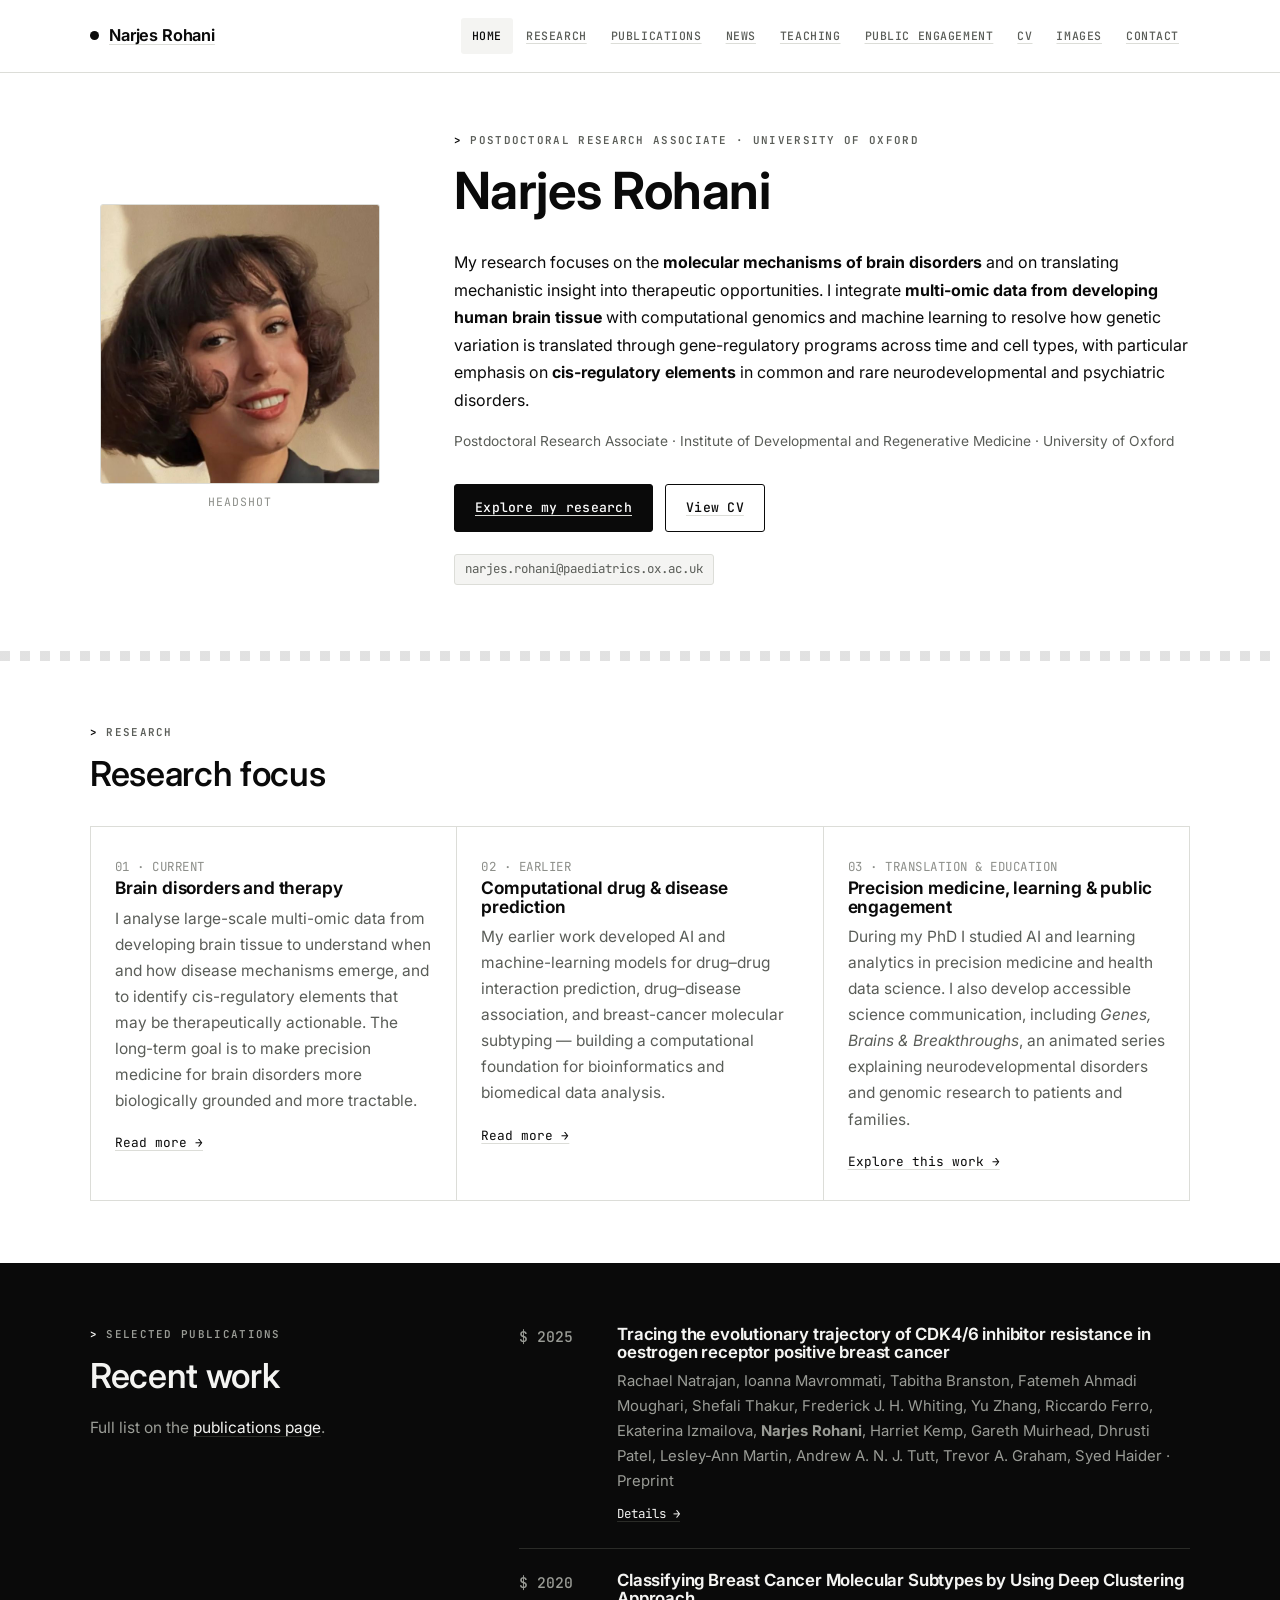
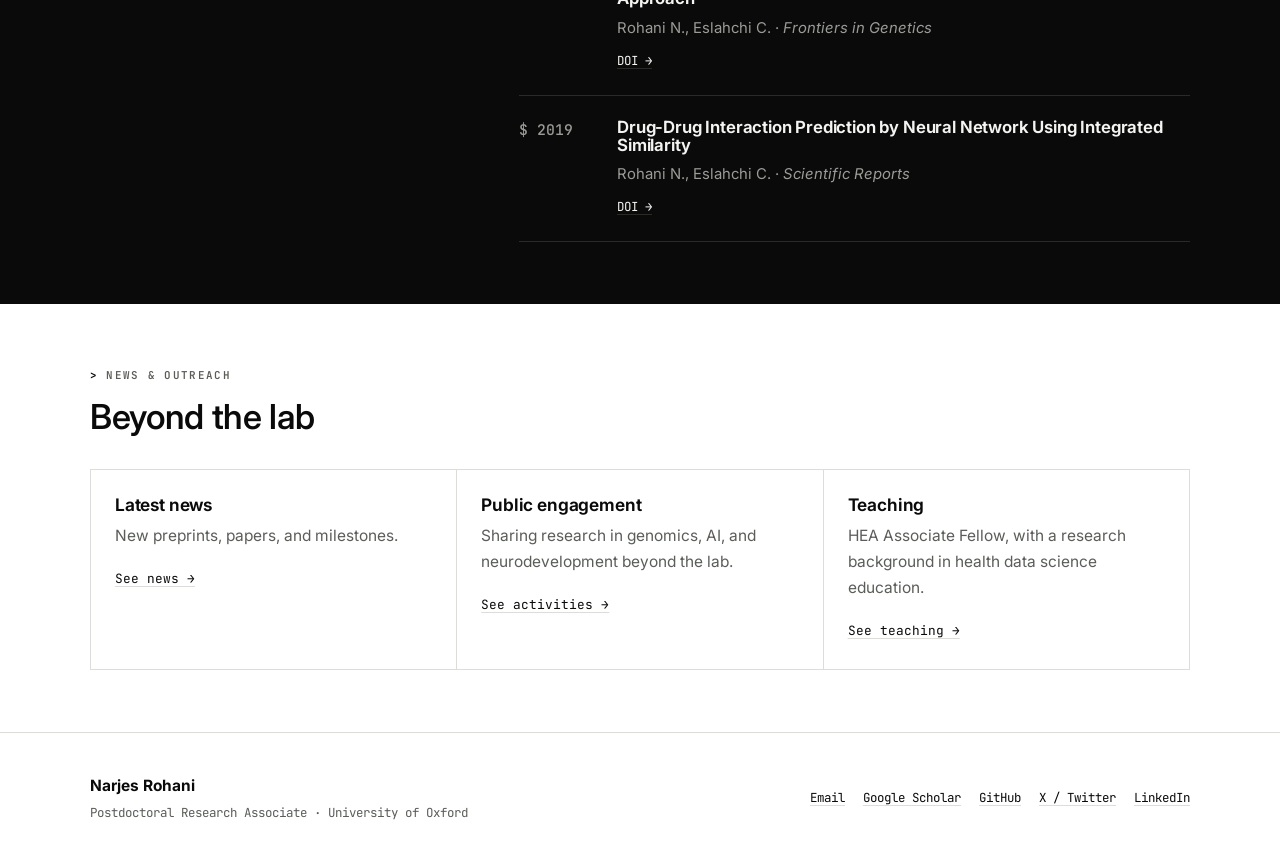
==== index.html @ 7408bf4e "Add files via upload" ====
<!doctype html>
<html lang="en">
<head>
  <meta charset="utf-8">
  <meta name="viewport" content="width=device-width, initial-scale=1">
  <title>Narjes Rohani | Postdoctoral Researcher, University of Oxford</title>
  <meta name="description" content="Narjes Rohani — Postdoctoral Research Associate at the Institute of Developmental and Regenerative Medicine, University of Oxford. Computational biology, genomics, and machine learning applied to neurodevelopmental and psychiatric disease.">
  <link rel="icon" href="assets/images/favicon.svg" type="image/svg+xml">
  <link rel="preconnect" href="https://fonts.googleapis.com">
  <link rel="preconnect" href="https://fonts.gstatic.com" crossorigin>
  <link href="https://fonts.googleapis.com/css2?family=JetBrains+Mono:wght@400;500;600;700&family=Inter:wght@400;500;600;700&display=swap" rel="stylesheet">
  <link rel="stylesheet" href="assets/css/style.css">
</head>
<body>
  <header class="site-header">
    <div class="container nav-wrap">
      <a class="brand" href="index.html"><span class="mark"></span>Narjes Rohani</a>
      <button class="menu-toggle" aria-label="Toggle navigation">☰</button>
      <nav class="nav">
        <a href="index.html" class="active">Home</a>
        <a href="pages/projects.html">Research</a>
        <a href="pages/publications.html">Publications</a>
        <a href="pages/news.html">News</a>
        <a href="pages/teaching.html">Teaching</a>
        <a href="pages/engagement.html">Public engagement</a>
        <a href="pages/cv.html">CV</a>
        <a href="pages/images.html">Images</a>
        <a href="pages/contact.html">Contact</a>
      </nav>
    </div>
  </header>

  <main>
    <section class="hero container hero-profile">
      <div class="hero-photo-wrap">
        <div class="hero-photo-frame">
          <img src="assets/images/personal/profile.jpg" alt="Dr. Narjes Rohani" class="hero-photo" onerror="this.closest('.hero-photo-wrap').classList.add('no-photo');">
          <div class="hero-photo-missing" aria-hidden="true"></div>
        </div>
        <p class="photo-credit">Headshot</p>
      </div>
      <div class="hero-text">
        <p class="eyebrow">POSTDOCTORAL RESEARCH ASSOCIATE · UNIVERSITY OF OXFORD</p>
        <h1>Narjes Rohani</h1>
        <p class="lead">My research focuses on the <strong>molecular mechanisms of brain disorders</strong> and on translating mechanistic insight into therapeutic opportunities. I integrate <strong>multi-omic data from developing human brain tissue</strong> with computational genomics and machine learning to resolve how genetic variation is translated through gene-regulatory programs across time and cell types, with particular emphasis on <strong>cis-regulatory elements</strong> in common and rare neurodevelopmental and psychiatric disorders.</p>
        <p class="muted">Postdoctoral Research Associate · Institute of Developmental and Regenerative Medicine · University of Oxford</p>
        <div class="actions">
          <a class="button" href="pages/projects.html">Explore my research</a>
          <a class="button secondary" href="pages/cv.html">View CV</a>
        </div>
        <div class="tagline-code">narjes.rohani@paediatrics.ox.ac.uk</div>
      </div>
    </section>
    <div class="divider"></div>

    <section class="section container">
      <div class="section-heading">
        <p class="eyebrow">RESEARCH</p>
        <h2>Research focus</h2>
      </div>
      <div class="cards three">
        <article class="card">
          <span class="number">01 · CURRENT</span>
          <h3>Brain disorders and therapy</h3>
          <p>I analyse large-scale multi-omic data from developing brain tissue to understand when and how disease mechanisms emerge, and to identify cis-regulatory elements that may be therapeutically actionable. The long-term goal is to make precision medicine for brain disorders more biologically grounded and more tractable.</p>
          <a href="pages/projects.html">Read more →</a>
        </article>
        <article class="card">
          <span class="number">02 · EARLIER</span>
          <h3>Computational drug &amp; disease prediction</h3>
          <p>My earlier work developed AI and machine-learning models for drug–drug interaction prediction, drug–disease association, and breast-cancer molecular subtyping — building a computational foundation for bioinformatics and biomedical data analysis.</p>
          <a href="pages/projects.html#earlier">Read more →</a>
        </article>
        <article class="card">
          <span class="number">03 · TRANSLATION &amp; EDUCATION</span>
          <h3>Precision medicine, learning &amp; public engagement</h3>
          <p>During my PhD I studied AI and learning analytics in precision medicine and health data science. I also develop accessible science communication, including <em>Genes, Brains &amp; Breakthroughs</em>, an animated series explaining neurodevelopmental disorders and genomic research to patients and families.</p>
          <a href="pages/engagement.html">Explore this work →</a>
        </article>
      </div>
    </section>

    <section class="section alt">
      <div class="container split">
        <div>
          <p class="eyebrow">SELECTED PUBLICATIONS</p>
          <h2>Recent work</h2>
          <p class="muted">Full list on the <a href="pages/publications.html">publications page</a>.</p>
        </div>
        <div class="publication-list">
          <article>
            <div class="pub-year">2025</div>
            <div>
              <h3>Tracing the evolutionary trajectory of CDK4/6 inhibitor resistance in oestrogen receptor positive breast cancer</h3>
              <p>Rachael Natrajan, Ioanna Mavrommati, Tabitha Branston, Fatemeh Ahmadi Moughari, Shefali Thakur, Frederick J. H. Whiting, Yu Zhang, Riccardo Ferro, Ekaterina Izmailova, <strong>Narjes Rohani</strong>, Harriet Kemp, Gareth Muirhead, Dhrusti Patel, Lesley-Ann Martin, Andrew A. N. J. Tutt, Trevor A. Graham, Syed Haider · Preprint</p>
              <a href="https://www.paediatrics.ox.ac.uk/About/team/narjes-rohani/publication_modal/2415240" target="_blank" rel="noopener">Details →</a>
            </div>
          </article>
          <article>
            <div class="pub-year">2020</div>
            <div>
              <h3>Classifying Breast Cancer Molecular Subtypes by Using Deep Clustering Approach</h3>
              <p>Rohani N., Eslahchi C. · <em>Frontiers in Genetics</em></p>
              <a href="https://doi.org/10.3389/fgene.2020.553587" target="_blank" rel="noopener">DOI →</a>
            </div>
          </article>
          <article>
            <div class="pub-year">2019</div>
            <div>
              <h3>Drug-Drug Interaction Prediction by Neural Network Using Integrated Similarity</h3>
              <p>Rohani N., Eslahchi C. · <em>Scientific Reports</em></p>
              <a href="https://doi.org/10.1038/s41598-019-50121-3" target="_blank" rel="noopener">DOI →</a>
            </div>
          </article>
        </div>
      </div>
    </section>

    <section class="section container">
      <div class="section-heading"><p class="eyebrow">NEWS & OUTREACH</p><h2>Beyond the lab</h2></div>
      <div class="cards three">
        <article class="card"><h3>Latest news</h3><p>New preprints, papers, and milestones.</p><a href="pages/news.html">See news →</a></article>
        <article class="card"><h3>Public engagement</h3><p>Sharing research in genomics, AI, and neurodevelopment beyond the lab.</p><a href="pages/engagement.html">See activities →</a></article>
        <article class="card"><h3>Teaching</h3><p>HEA Associate Fellow, with a research background in health data science education.</p><a href="pages/teaching.html">See teaching →</a></article>
      </div>
    </section>
  </main>

  <footer class="footer">
    <div class="container footer-wrap">
      <div><strong>Narjes Rohani</strong><br><span class="muted">Postdoctoral Research Associate · University of Oxford</span></div>
      <div class="footer-links">
        <a href="mailto:narjes.rohani@paediatrics.ox.ac.uk">Email</a>
        <a href="https://scholar.google.com/citations?user=2zoKXHUAAAAJ&hl=en" target="_blank" rel="noopener">Google Scholar</a>
        <a href="https://github.com/nrohani" target="_blank" rel="noopener">GitHub</a>
        <a href="https://x.com/NarjesRohani" target="_blank" rel="noopener">X / Twitter</a>
        <a href="https://www.linkedin.com/in/narjes-rohani-153b0b168/" target="_blank" rel="noopener">LinkedIn</a>
      </div>
    </div>
  </footer>
  <script src="assets/js/main.js"></script>
</body>
</html>
---- assets/css/style.css ----
/* =========================================================
   Narjes Rohani — academic site
   Palette: pure black / white / grays. Type: serif (Fraunces)
   for headings, mono (JetBrains Mono) for labels/data,
   sans (Inter) for body. Signature: brain-as-network motif.
   ========================================================= */

:root {
  --bg:        #ffffff;
  --bg-soft:   #f4f4f2;
  --ink:       #0a0a0a;
  --muted:     #5a5d58;
  --faint:     #8d8f8a;
  --line:      #dcddd8;
  --card:      #ffffff;

  --invert-bg:    #0a0a0a;
  --invert-ink:   #f4f4f2;
  --invert-muted: #9a9c96;
  --invert-line:  #2a2b27;

  --max: 1100px;
  --serif: "Fraunces", "Iowan Old Style", ui-serif, Georgia, serif;
  --mono:  "JetBrains Mono", ui-monospace, SFMono-Regular, Menlo, Consolas, monospace;
  --sans:  "Inter", ui-sans-serif, system-ui, -apple-system, "Segoe UI", sans-serif;
}

* { box-sizing: border-box; }
html { scroll-behavior: smooth; }
body {
  margin: 0;
  font-family: var(--sans);
  color: var(--ink);
  background: var(--bg);
  line-height: 1.68;
  font-size: 15.5px;
}
a { color: var(--ink); text-decoration-color: var(--line); text-underline-offset: 3px; }
a:hover { text-decoration-color: var(--ink); }
::selection { background: var(--ink); color: var(--bg); }

.container { width: min(var(--max), calc(100% - 44px)); margin: 0 auto; }

/* ---------- header / nav ---------- */
.site-header {
  position: sticky; top: 0; z-index: 30;
  background: rgba(255,255,255,.92);
  backdrop-filter: blur(8px);
  border-bottom: 1px solid var(--line);
}
.nav-wrap { min-height: 72px; display: flex; align-items: center; justify-content: space-between; gap: 24px; }
.brand {
  font-family: var(--sans);
  font-weight: 650;
  font-size: 1.02rem;
  letter-spacing: -.01em;
  color: var(--ink);
  display: flex; align-items: center; gap: 10px;
}
.brand .mark { display: inline-block; width: 9px; height: 9px; border-radius: 50%; background: var(--ink); flex: none; }
.brand:hover { text-decoration: none; }
.nav { display: flex; gap: 2px; flex-wrap: wrap; justify-content: flex-end; }
.nav a {
  font-family: var(--mono);
  font-size: .72rem;
  font-weight: 500;
  letter-spacing: .05em;
  text-transform: uppercase;
  color: var(--muted);
  padding: 8px 11px;
  border-radius: 3px;
}
.nav a:hover, .nav a.active { color: var(--ink); background: var(--bg-soft); text-decoration: none; }
.menu-toggle { display: none; border: 1px solid var(--line); background: transparent; font-size: 1.1rem; padding: 6px 11px; border-radius: 4px; font-family: var(--mono); }

/* ---------- type ---------- */
h1, h2, h3 { font-family: var(--sans); line-height: 1.08; letter-spacing: -.01em; font-weight: 560; margin: 0 0 .6em; color: var(--ink); }
h1 { font-size: clamp(2.35rem, 5vw, 3.65rem); font-weight: 650; }
h2 { font-size: clamp(1.5rem, 2.8vw, 2.15rem); }
h3 { font-size: 1.08rem; font-weight: 650; margin: 0 0 8px; }
p { margin: 0 0 1em; }
.lead { font-size: 1.08rem; max-width: 680px; color: var(--ink); }
.muted { color: var(--muted); }
.faint { color: var(--faint); }

.eyebrow {
  font-family: var(--mono);
  font-size: .68rem;
  font-weight: 600;
  letter-spacing: .12em;
  text-transform: uppercase;
  color: var(--muted);
  margin: 0 0 14px;
  display: flex; align-items: center; gap: 8px;
}
.eyebrow::before { content: ">"; color: var(--ink); font-weight: 700; }

/* ---------- buttons ---------- */
.actions { display: flex; gap: 12px; margin-top: 30px; flex-wrap: wrap; }
.button {
  display: inline-flex; align-items: center; gap: 8px;
  padding: 12px 20px; border-radius: 3px;
  background: var(--ink); color: var(--bg);
  border: 1px solid var(--ink);
  font-family: var(--mono); font-size: .82rem; font-weight: 500; letter-spacing: .02em;
}
.button:hover { background: #262622; text-decoration: none; }
.button.secondary { background: transparent; color: var(--ink); }
.button.secondary:hover { background: var(--bg-soft); }
.button.on-dark { background: var(--invert-ink); color: var(--invert-bg); border-color: var(--invert-ink); }
.button.on-dark:hover { background: #d8d8d4; }
.button.ghost-on-dark { background: transparent; color: var(--invert-ink); border-color: var(--invert-line); }
.button.ghost-on-dark:hover { background: rgba(255,255,255,.06); }

/* ---------- hero ---------- */
.hero { display: grid; grid-template-columns: 1.28fr .9fr; gap: 48px; padding: 58px 0 66px; align-items: center; }
.hero-text .tagline-code {
  display: inline-block; font-family: var(--mono); font-size: .78rem; color: var(--muted);
  background: var(--bg-soft); border: 1px solid var(--line); padding: 4px 10px; border-radius: 3px; margin: 22px 0 0;
}
.hero-visual { position: relative; }
.hero-visual { max-width: 360px; margin-inline: auto; }
.hero-visual svg { width: 100%; height: auto; display: block; }
.neuron { fill: var(--ink); }
.syn { stroke: var(--muted); stroke-width: 1; opacity: .55; }
.trace { stroke: var(--ink); stroke-width: 1.4; fill: none; stroke-linecap: round; stroke-linejoin: round; }
.pad { fill: var(--ink); }
.brain-outline { fill: none; stroke: var(--line); stroke-width: 1.4; stroke-dasharray: 3 4; }
@keyframes pulse { 0%,100% { opacity: 1; transform: scale(1); } 50% { opacity: .45; transform: scale(1.35); } }
.neuron { transform-box: fill-box; transform-origin: center; animation: pulse 3.6s ease-in-out infinite; }
@media (prefers-reduced-motion: reduce) { .neuron { animation: none; } }
.hero-visual .cap {
  font-family: var(--mono); font-size: .68rem; letter-spacing: .1em; text-transform: uppercase;
  fill: var(--faint);
}

/* ---------- sections ---------- */
.section { padding: 62px 0; }
.section.tight { padding: 44px 0; }
.section-heading { margin-bottom: 34px; max-width: 680px; }
.alt {
  background: var(--invert-bg);
  color: var(--invert-ink);
}
.alt .eyebrow { color: var(--invert-muted); }
.alt .eyebrow::before { color: var(--invert-ink); }
.alt h2 { color: var(--invert-ink); }
.alt a { color: var(--invert-ink); text-decoration-color: var(--invert-line); }
.alt .muted { color: var(--invert-muted); }

/* ---------- cards ---------- */
.cards { display: grid; gap: 1px; background: var(--line); border: 1px solid var(--line); }
.cards.three { grid-template-columns: repeat(3, 1fr); }
.card { background: var(--card); padding: 26px 24px; position: relative; }
.number { font-family: var(--mono); color: var(--faint); font-size: .78rem; letter-spacing: .04em; }
.card p { color: var(--muted); }
.card a { font-family: var(--mono); font-size: .8rem; }
.tag-row { display: flex; flex-wrap: wrap; gap: 6px; margin: 10px 0 14px; }
.tag {
  font-family: var(--mono); font-size: .68rem; letter-spacing: .03em; text-transform: uppercase;
  border: 1px solid var(--line); color: var(--muted); padding: 3px 8px; border-radius: 3px;
}
.alt .tag { border-color: var(--invert-line); color: var(--invert-muted); }
.alt .cards { background: var(--invert-line); border-color: var(--invert-line); }
.alt .card { background: var(--invert-bg); }
.alt .card p { color: var(--invert-muted); }

/* ---------- split / publications ---------- */
.split { display: grid; grid-template-columns: .55fr 1fr; gap: 60px; }
.publication-list article { display: grid; grid-template-columns: 78px 1fr; gap: 20px; padding: 22px 0; border-bottom: 1px solid var(--invert-line); }
.publication-list article:first-child { padding-top: 0; }
.pub-year { font-family: var(--mono); color: var(--invert-muted); font-weight: 500; font-size: .92rem; }
.pub-year::before { content: "$ "; }
.publication-list h3 { margin-top: 0; color: var(--invert-ink); font-size: 1.05rem; }
.publication-list p { color: var(--invert-muted); font-size: .93rem; margin-bottom: 6px; }
.publication-list a { font-family: var(--mono); font-size: .78rem; }

/* ---------- footer ---------- */
.footer { padding: 40px 0; border-top: 1px solid var(--line); }
.footer-wrap { display: flex; justify-content: space-between; gap: 25px; align-items: center; flex-wrap: wrap; }
.footer-links { display: flex; flex-wrap: wrap; gap: 18px; font-family: var(--mono); font-size: .78rem; }
.footer .muted { font-family: var(--mono); font-size: .78rem; }

/* ---------- inner pages ---------- */
.page { padding: 56px 0 72px; }
.page-header { max-width: 760px; margin-bottom: 38px; }
.page-header p { font-size: 1.02rem; color: var(--muted); }
.grid-two { display: grid; grid-template-columns: repeat(2, 1fr); gap: 1px; background: var(--line); border: 1px solid var(--line); }
.grid-two > section { background: var(--card); padding: 32px; }
.list-item { padding: 24px 0; border-bottom: 1px solid var(--line); }
.list-item:first-child { padding-top: 0; }
.meta { font-family: var(--mono); color: var(--muted); font-size: .82rem; letter-spacing: .02em; }
.gallery { display: grid; grid-template-columns: repeat(3, 1fr); gap: 1px; background: var(--line); border: 1px solid var(--line); }
.gallery figure { margin: 0; background: var(--card); }
.gallery img { width: 100%; max-width: 100%; height: 240px; object-fit: contain; background: var(--bg-soft); display: block; margin: 0 auto; }
.gallery figcaption { font-family: var(--mono); font-size: .68rem; color: var(--muted); padding: 10px 12px; border-top: 1px solid var(--line); }
.cv-actions { margin: 22px 0 42px; display: flex; align-items: center; gap: 14px; flex-wrap: wrap; }
.cv-note { font-family: var(--mono); font-size: .78rem; color: var(--faint); }

.divider {
  height: 10px; margin: 0;
  background-image: repeating-linear-gradient(90deg, var(--ink) 0 10px, transparent 10px 20px);
  opacity: .12;
}

.repo-list { display: grid; gap: 1px; background: var(--line); border: 1px solid var(--line); }
.repo { background: var(--card); padding: 22px 28px; display: grid; grid-template-columns: 1fr auto; gap: 14px; align-items: center; }
.repo h3 { margin: 0 0 4px; font-family: var(--mono); font-size: 1rem; }
.repo p { margin: 0; color: var(--muted); font-size: .92rem; }
.repo a { font-family: var(--mono); font-size: .78rem; white-space: nowrap; }

.pill-links { display: flex; flex-wrap: wrap; gap: 10px; margin-top: 10px; }
.pill-links a {
  font-family: var(--mono); font-size: .76rem; border: 1px solid var(--line); padding: 6px 12px; border-radius: 20px; color: var(--muted);
}
.pill-links a:hover { color: var(--ink); border-color: var(--ink); text-decoration: none; }

/* ---------- personal image gallery ---------- */
.gallery.personal { grid-template-columns: repeat(3, minmax(0, 1fr)); }
.gallery.personal figure { padding: 14px; }
.gallery.personal img { height: 230px; border: 1px solid var(--line); }
.photo-note { padding: 16px 18px; border: 1px solid var(--line); background: var(--bg-soft); color: var(--muted); font-size: .92rem; margin-bottom: 20px; }
.research-aim { border-left: 2px solid var(--ink); padding-left: 18px; max-width: 760px; }
.research-aim strong { font-weight: 650; }
.contact-simple { max-width: 700px; }
.contact-links { display: flex; flex-wrap: wrap; gap: 12px; margin-top: 22px; }
.contact-links a { font-family: var(--mono); font-size: .74rem; }
.pub-authors strong { font-weight: 700; }

/* ---------- responsive ---------- */
@media (max-width: 900px) {
  .hero, .split, .cards.three, .grid-two, .gallery { grid-template-columns: 1fr; }
  .hero { padding-top: 40px; gap: 30px; }
  .hero-visual { max-width: 320px; margin: 0 auto; }
  .nav {
    display: none; position: absolute; left: 0; right: 0; top: 72px;
    flex-direction: column; align-items: flex-start;
    padding: 14px 22px 22px; background: var(--bg); border-bottom: 1px solid var(--line);
  }
  .nav.open { display: flex; }
  .nav a { padding: 10px 6px; width: 100%; }
  .menu-toggle { display: block; }
  .footer-wrap { align-items: flex-start; flex-direction: column; }
  .repo { grid-template-columns: 1fr; align-items: start; }
  .gallery.personal { grid-template-columns: 1fr; }
}

/* ---------- compact academic hero / photo sizing ---------- */
.hero-profile { grid-template-columns: minmax(180px, 0.55fr) minmax(0, 1.45fr); gap: 56px; align-items: center; }
.hero-profile .hero-photo-wrap { align-self: center; }
.hero-photo-frame { width: min(250px, 100%); aspect-ratio: 4 / 5; margin: 0 auto; border: 1px solid var(--line); background: var(--bg-soft); overflow: hidden; }
.hero-photo { width: 100%; height: 100%; object-fit: cover; display: block; }
.hero-photo-missing { display: none; width: 100%; height: 100%; place-items: center; font-family: var(--mono); color: var(--faint); font-size: 2.2rem; letter-spacing: .08em; }
.hero-photo-missing span { border: 1px solid var(--line); padding: 18px 20px; }
.photo-credit { margin: 8px auto 0; width: min(250px,100%); font-family: var(--mono); font-size: .64rem; text-transform: uppercase; letter-spacing: .08em; color: var(--faint); }
.hero-profile h1 { font-size: clamp(2.25rem, 4vw, 3.55rem); }
.hero-profile .lead { font-size: 1rem; line-height: 1.72; max-width: 760px; }
.hero-profile .muted { font-size: .86rem; }
.gallery.personal { gap: 12px; background: transparent; border: 0; }
.gallery.personal figure { border: 1px solid var(--line); padding: 10px; }
.gallery.personal img { height: 210px; object-fit: cover; }

@media (max-width: 900px) {
  .hero-profile { grid-template-columns: 1fr; gap: 28px; }
  .hero-photo-frame { width: min(210px, 70vw); }
  .photo-credit { width: min(210px, 70vw); }
}
.hero-photo-wrap.no-photo .hero-photo-frame { display:none; }
.hero-photo-wrap.no-photo .photo-credit { display:none; }

/* Personal photography */
.hero-profile { grid-template-columns: minmax(210px, 300px) minmax(0, 1fr); gap: clamp(2rem, 5vw, 4.5rem); align-items: center; }
.hero-photo-frame { width: 100%; max-width: 280px; aspect-ratio: 1 / 1; margin: 0 auto; overflow: hidden; border-radius: 3px; }
.hero-photo { width: 100%; height: 100%; object-fit: cover; object-position: center 34%; display: block; }
.photo-credit { text-align: center; font-size: .72rem; margin-top: .55rem; }
.gallery.personal { display: grid; grid-template-columns: repeat(3, minmax(0, 1fr)); gap: 1.25rem; align-items: start; }
.gallery.personal figure { margin: 0; }
.gallery.personal img { width: 100%; height: 260px; object-fit: cover; border-radius: 3px; display: block; }
.gallery.personal figcaption { font-size: .78rem; margin-top: .55rem; line-height: 1.4; }
@media (max-width: 850px) { .hero-profile { grid-template-columns: 1fr; } .hero-photo-frame { max-width: 230px; } .gallery.personal { grid-template-columns: repeat(2, minmax(0, 1fr)); } }
@media (max-width: 520px) { .gallery.personal { grid-template-columns: 1fr; } .gallery.personal img { height: 240px; } }
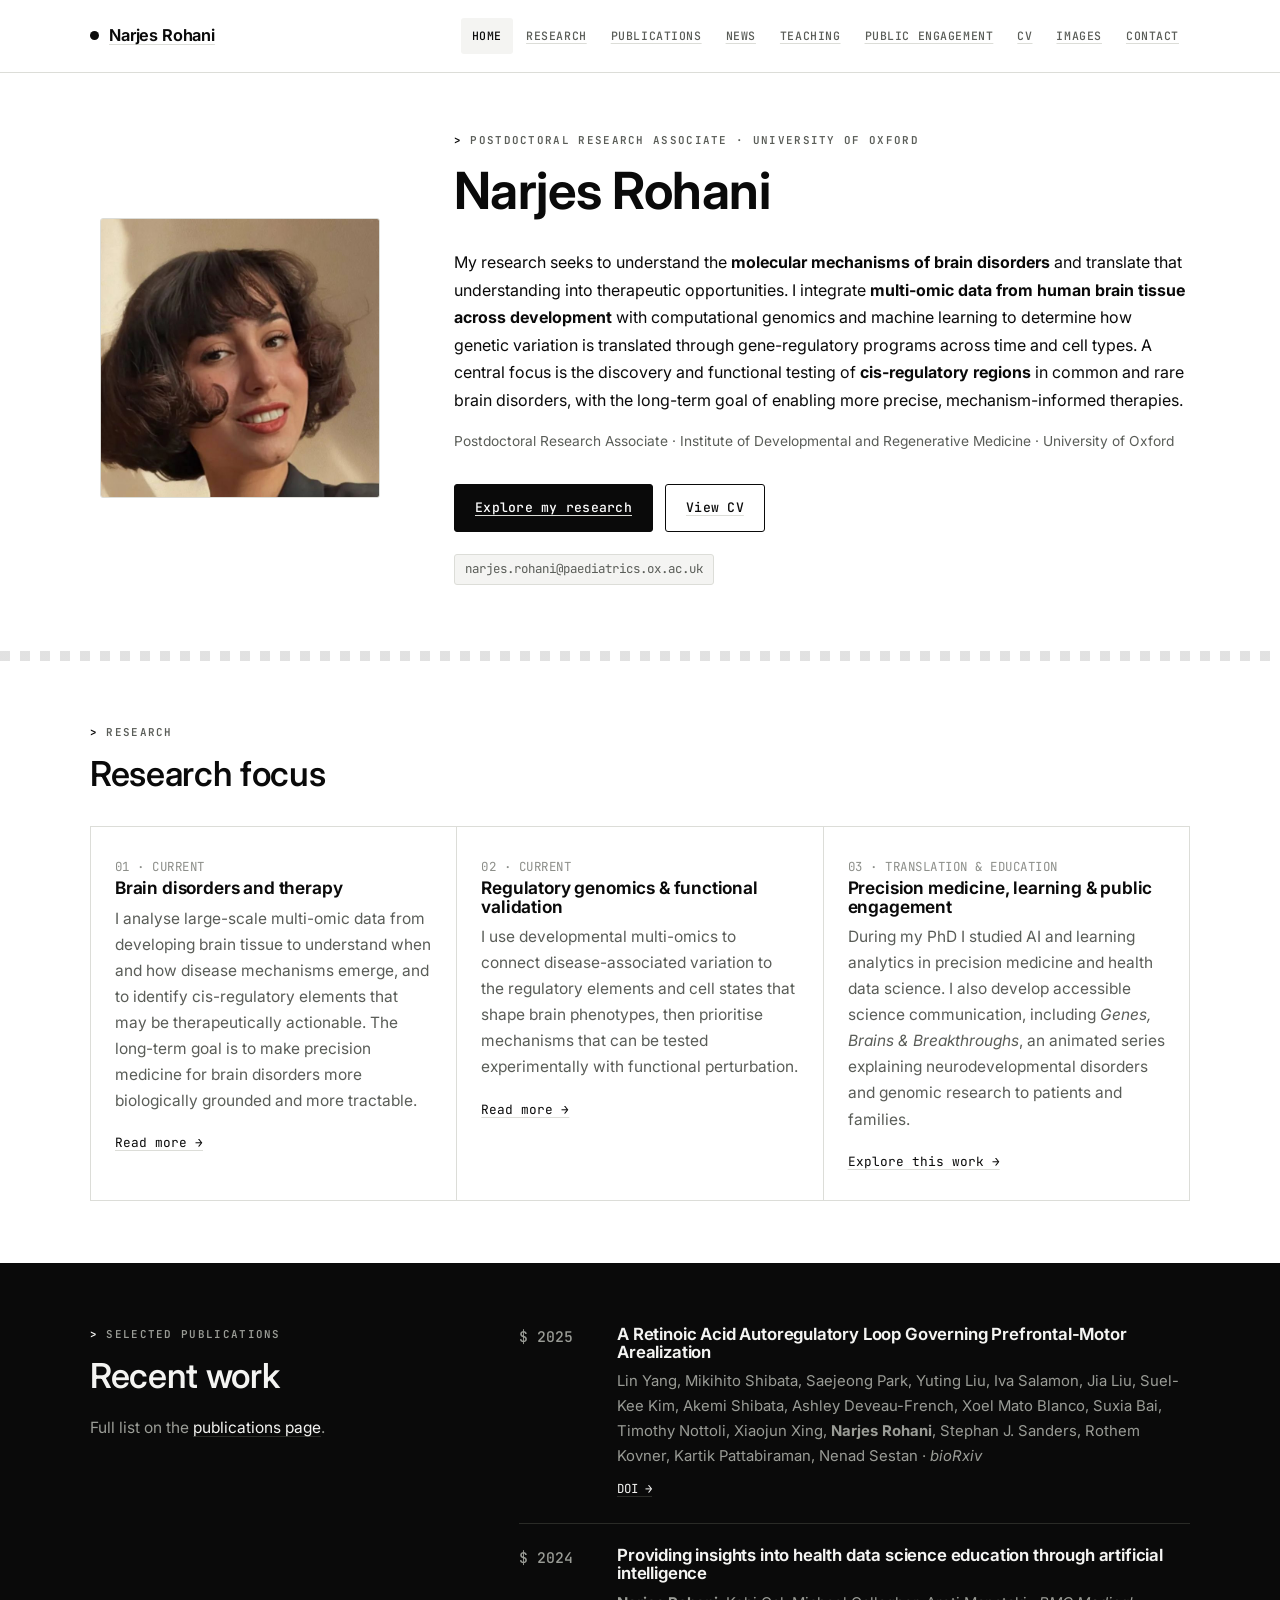
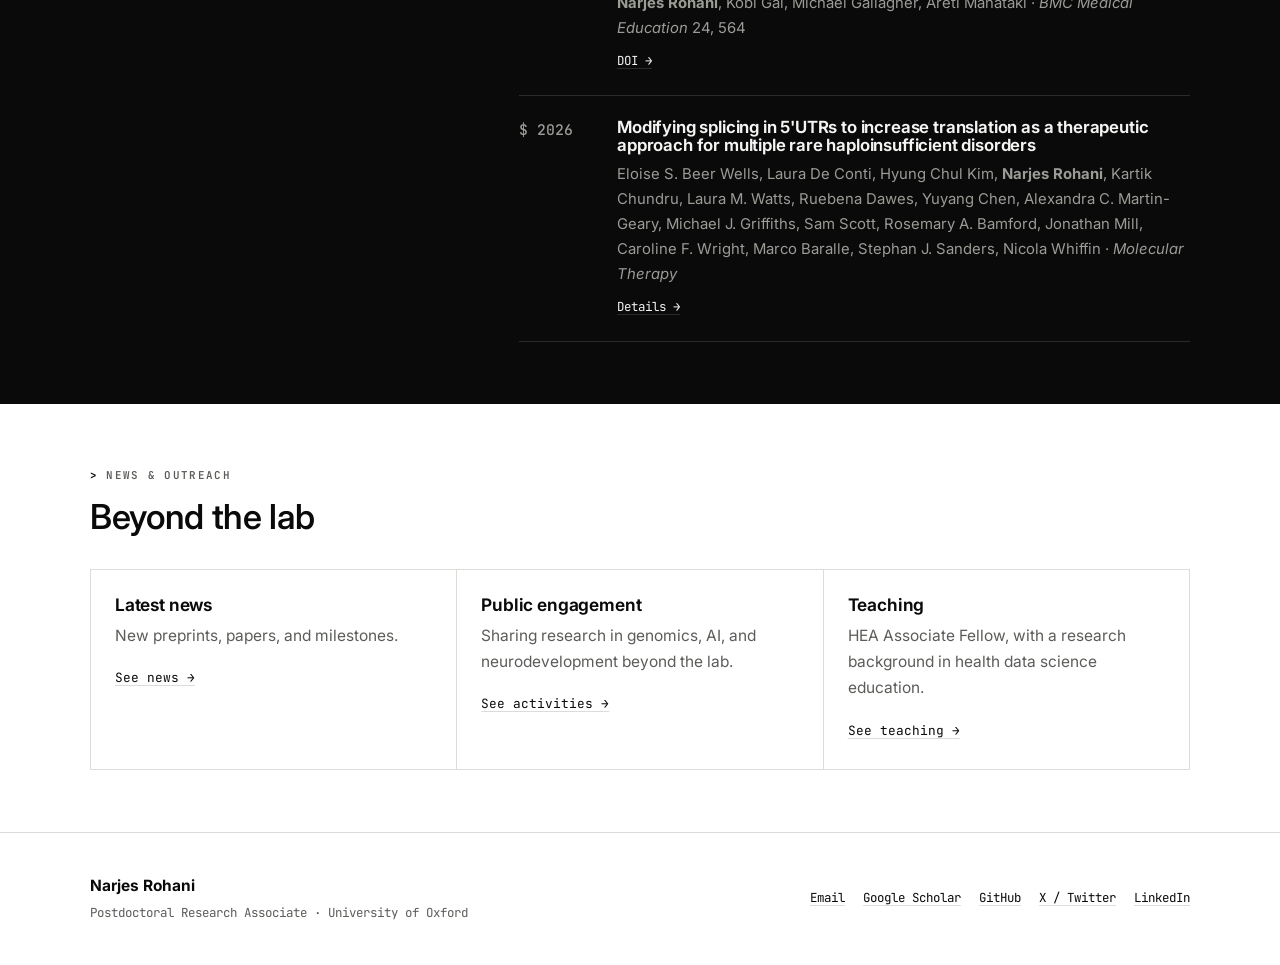
==== commit 12334dac: "Add files via upload" ====
--- a/index.html
+++ b/index.html
@@ -37,12 +37,11 @@
           <img src="assets/images/personal/profile.jpg" alt="Dr. Narjes Rohani" class="hero-photo" onerror="this.closest('.hero-photo-wrap').classList.add('no-photo');">
           <div class="hero-photo-missing" aria-hidden="true"></div>
         </div>
-        <p class="photo-credit">Headshot</p>
       </div>
       <div class="hero-text">
         <p class="eyebrow">POSTDOCTORAL RESEARCH ASSOCIATE · UNIVERSITY OF OXFORD</p>
         <h1>Narjes Rohani</h1>
-        <p class="lead">My research focuses on the <strong>molecular mechanisms of brain disorders</strong> and on translating mechanistic insight into therapeutic opportunities. I integrate <strong>multi-omic data from developing human brain tissue</strong> with computational genomics and machine learning to resolve how genetic variation is translated through gene-regulatory programs across time and cell types, with particular emphasis on <strong>cis-regulatory elements</strong> in common and rare neurodevelopmental and psychiatric disorders.</p>
+        <p class="lead">My research seeks to understand the <strong>molecular mechanisms of brain disorders</strong> and translate that understanding into therapeutic opportunities. I integrate <strong>multi-omic data from human brain tissue across development</strong> with computational genomics and machine learning to determine how genetic variation is translated through gene-regulatory programs across time and cell types. A central focus is the discovery and functional testing of <strong>cis-regulatory regions</strong> in common and rare brain disorders, with the long-term goal of enabling more precise, mechanism-informed therapies.</p>
         <p class="muted">Postdoctoral Research Associate · Institute of Developmental and Regenerative Medicine · University of Oxford</p>
         <div class="actions">
           <a class="button" href="pages/projects.html">Explore my research</a>
@@ -66,10 +65,10 @@
           <a href="pages/projects.html">Read more →</a>
         </article>
         <article class="card">
-          <span class="number">02 · EARLIER</span>
-          <h3>Computational drug &amp; disease prediction</h3>
-          <p>My earlier work developed AI and machine-learning models for drug–drug interaction prediction, drug–disease association, and breast-cancer molecular subtyping — building a computational foundation for bioinformatics and biomedical data analysis.</p>
-          <a href="pages/projects.html#earlier">Read more →</a>
+          <span class="number">02 · CURRENT</span>
+          <h3>Regulatory genomics &amp; functional validation</h3>
+          <p>I use developmental multi-omics to connect disease-associated variation to the regulatory elements and cell states that shape brain phenotypes, then prioritise mechanisms that can be tested experimentally with functional perturbation.</p>
+          <a href="pages/projects.html">Read more →</a>
         </article>
         <article class="card">
           <span class="number">03 · TRANSLATION &amp; EDUCATION</span>
@@ -91,25 +90,25 @@
           <article>
             <div class="pub-year">2025</div>
             <div>
-              <h3>Tracing the evolutionary trajectory of CDK4/6 inhibitor resistance in oestrogen receptor positive breast cancer</h3>
-              <p>Rachael Natrajan, Ioanna Mavrommati, Tabitha Branston, Fatemeh Ahmadi Moughari, Shefali Thakur, Frederick J. H. Whiting, Yu Zhang, Riccardo Ferro, Ekaterina Izmailova, <strong>Narjes Rohani</strong>, Harriet Kemp, Gareth Muirhead, Dhrusti Patel, Lesley-Ann Martin, Andrew A. N. J. Tutt, Trevor A. Graham, Syed Haider · Preprint</p>
-              <a href="https://www.paediatrics.ox.ac.uk/About/team/narjes-rohani/publication_modal/2415240" target="_blank" rel="noopener">Details →</a>
+              <h3>A Retinoic Acid Autoregulatory Loop Governing Prefrontal-Motor Arealization</h3>
+              <p>Lin Yang, Mikihito Shibata, Saejeong Park, Yuting Liu, Iva Salamon, Jia Liu, Suel-Kee Kim, Akemi Shibata, Ashley Deveau-French, Xoel Mato Blanco, Suxia Bai, Timothy Nottoli, Xiaojun Xing, <strong>Narjes Rohani</strong>, Stephan J. Sanders, Rothem Kovner, Kartik Pattabiraman, Nenad Sestan · <em>bioRxiv</em></p>
+              <a href="https://doi.org/10.64898/2025.12.23.696038" target="_blank" rel="noopener">DOI →</a>
             </div>
           </article>
           <article>
-            <div class="pub-year">2020</div>
+            <div class="pub-year">2024</div>
             <div>
-              <h3>Classifying Breast Cancer Molecular Subtypes by Using Deep Clustering Approach</h3>
-              <p>Rohani N., Eslahchi C. · <em>Frontiers in Genetics</em></p>
-              <a href="https://doi.org/10.3389/fgene.2020.553587" target="_blank" rel="noopener">DOI →</a>
+              <h3>Providing insights into health data science education through artificial intelligence</h3>
+              <p><strong>Narjes Rohani</strong>, Kobi Gal, Michael Gallagher, Areti Manataki · <em>BMC Medical Education</em> 24, 564</p>
+              <a href="https://doi.org/10.1186/s12909-024-05555-3" target="_blank" rel="noopener">DOI →</a>
             </div>
           </article>
           <article>
-            <div class="pub-year">2019</div>
+            <div class="pub-year">2026</div>
             <div>
-              <h3>Drug-Drug Interaction Prediction by Neural Network Using Integrated Similarity</h3>
-              <p>Rohani N., Eslahchi C. · <em>Scientific Reports</em></p>
-              <a href="https://doi.org/10.1038/s41598-019-50121-3" target="_blank" rel="noopener">DOI →</a>
+              <h3>Modifying splicing in 5'UTRs to increase translation as a therapeutic approach for multiple rare haploinsufficient disorders</h3>
+              <p>Eloise S. Beer Wells, Laura De Conti, Hyung Chul Kim, <strong>Narjes Rohani</strong>, Kartik Chundru, Laura M. Watts, Ruebena Dawes, Yuyang Chen, Alexandra C. Martin-Geary, Michael J. Griffiths, Sam Scott, Rosemary A. Bamford, Jonathan Mill, Caroline F. Wright, Marco Baralle, Stephan J. Sanders, Nicola Whiffin · <em>Molecular Therapy</em></p>
+              <a href="https://scholar.google.com/citations?view_op=view_citation&amp;hl=en&amp;user=2zoKXHUAAAAJ&amp;sortby=pubdate&amp;citation_for_view=2zoKXHUAAAAJ:aqlVkmm33-oC" target="_blank" rel="noopener">Details →</a>
             </div>
           </article>
         </div>
--- a/assets/css/style.css
+++ b/assets/css/style.css
@@ -252,7 +252,6 @@
 .hero-photo { width: 100%; height: 100%; object-fit: cover; display: block; }
 .hero-photo-missing { display: none; width: 100%; height: 100%; place-items: center; font-family: var(--mono); color: var(--faint); font-size: 2.2rem; letter-spacing: .08em; }
 .hero-photo-missing span { border: 1px solid var(--line); padding: 18px 20px; }
-.photo-credit { margin: 8px auto 0; width: min(250px,100%); font-family: var(--mono); font-size: .64rem; text-transform: uppercase; letter-spacing: .08em; color: var(--faint); }
 .hero-profile h1 { font-size: clamp(2.25rem, 4vw, 3.55rem); }
 .hero-profile .lead { font-size: 1rem; line-height: 1.72; max-width: 760px; }
 .hero-profile .muted { font-size: .86rem; }
@@ -263,7 +262,6 @@
 @media (max-width: 900px) {
   .hero-profile { grid-template-columns: 1fr; gap: 28px; }
   .hero-photo-frame { width: min(210px, 70vw); }
-  .photo-credit { width: min(210px, 70vw); }
 }
 .hero-photo-wrap.no-photo .hero-photo-frame { display:none; }
 .hero-photo-wrap.no-photo .photo-credit { display:none; }
@@ -272,7 +270,6 @@
 .hero-profile { grid-template-columns: minmax(210px, 300px) minmax(0, 1fr); gap: clamp(2rem, 5vw, 4.5rem); align-items: center; }
 .hero-photo-frame { width: 100%; max-width: 280px; aspect-ratio: 1 / 1; margin: 0 auto; overflow: hidden; border-radius: 3px; }
 .hero-photo { width: 100%; height: 100%; object-fit: cover; object-position: center 34%; display: block; }
-.photo-credit { text-align: center; font-size: .72rem; margin-top: .55rem; }
 .gallery.personal { display: grid; grid-template-columns: repeat(3, minmax(0, 1fr)); gap: 1.25rem; align-items: start; }
 .gallery.personal figure { margin: 0; }
 .gallery.personal img { width: 100%; height: 260px; object-fit: cover; border-radius: 3px; display: block; }
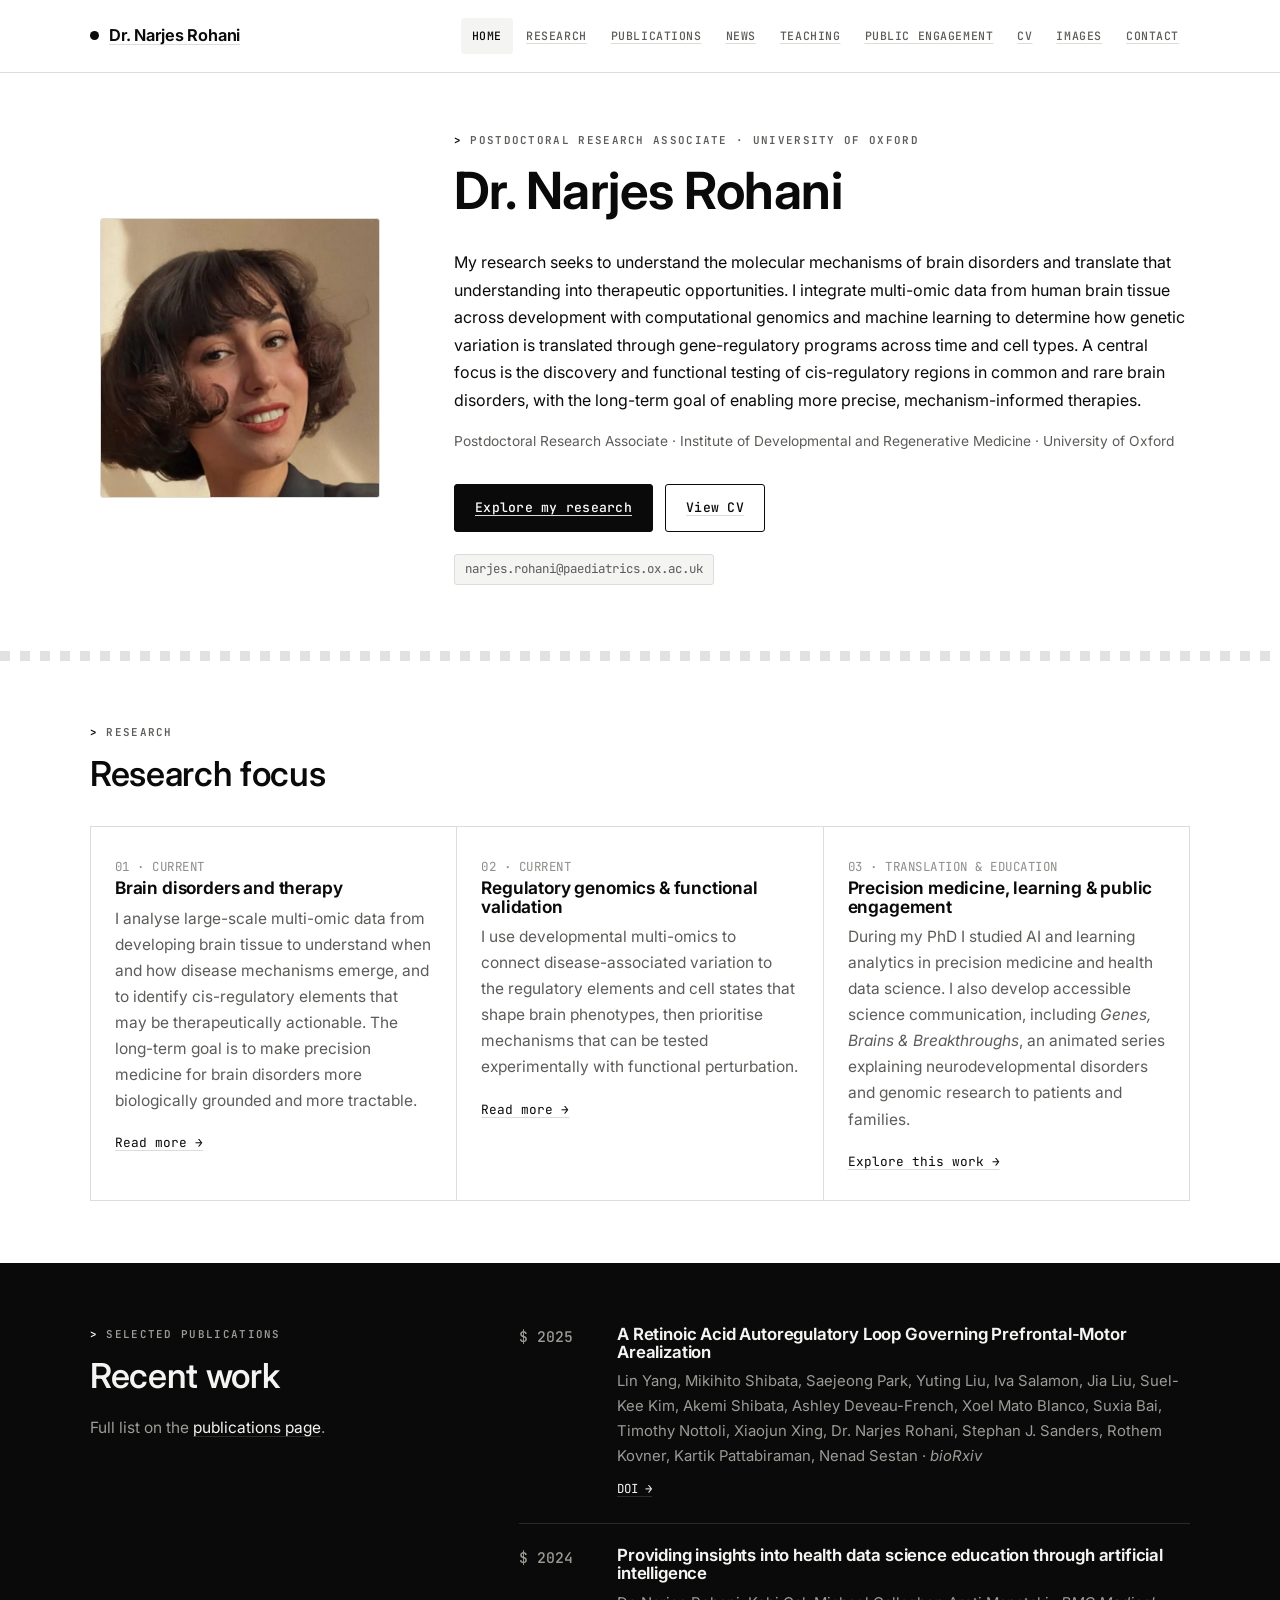
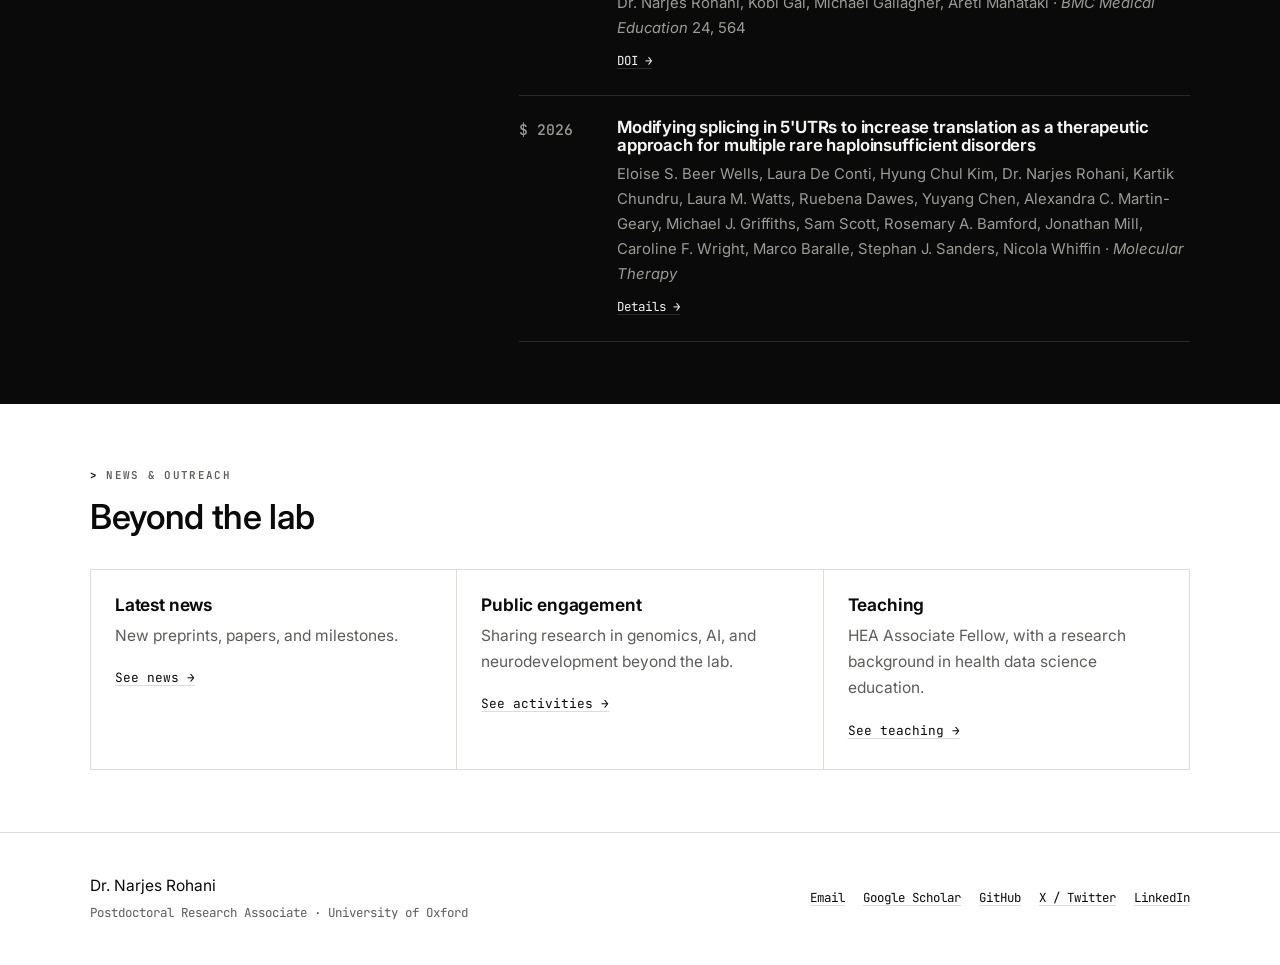
==== commit 382dc2e9: "Add files via upload" ====
--- a/index.html
+++ b/index.html
@@ -3,8 +3,8 @@
 <head>
   <meta charset="utf-8">
   <meta name="viewport" content="width=device-width, initial-scale=1">
-  <title>Narjes Rohani | Postdoctoral Researcher, University of Oxford</title>
-  <meta name="description" content="Narjes Rohani — Postdoctoral Research Associate at the Institute of Developmental and Regenerative Medicine, University of Oxford. Computational biology, genomics, and machine learning applied to neurodevelopmental and psychiatric disease.">
+  <title>Dr. Narjes Rohani | Postdoctoral Researcher, University of Oxford</title>
+  <meta name="description" content="Dr. Narjes Rohani  -  Postdoctoral Research Associate at the Institute of Developmental and Regenerative Medicine, University of Oxford. Computational biology, genomics, and machine learning applied to neurodevelopmental and psychiatric disease.">
   <link rel="icon" href="assets/images/favicon.svg" type="image/svg+xml">
   <link rel="preconnect" href="https://fonts.googleapis.com">
   <link rel="preconnect" href="https://fonts.gstatic.com" crossorigin>
@@ -14,7 +14,7 @@
 <body>
   <header class="site-header">
     <div class="container nav-wrap">
-      <a class="brand" href="index.html"><span class="mark"></span>Narjes Rohani</a>
+      <a class="brand" href="index.html"><span class="mark"></span>Dr. Narjes Rohani</a>
       <button class="menu-toggle" aria-label="Toggle navigation">☰</button>
       <nav class="nav">
         <a href="index.html" class="active">Home</a>
@@ -40,8 +40,8 @@
       </div>
       <div class="hero-text">
         <p class="eyebrow">POSTDOCTORAL RESEARCH ASSOCIATE · UNIVERSITY OF OXFORD</p>
-        <h1>Narjes Rohani</h1>
-        <p class="lead">My research seeks to understand the <strong>molecular mechanisms of brain disorders</strong> and translate that understanding into therapeutic opportunities. I integrate <strong>multi-omic data from human brain tissue across development</strong> with computational genomics and machine learning to determine how genetic variation is translated through gene-regulatory programs across time and cell types. A central focus is the discovery and functional testing of <strong>cis-regulatory regions</strong> in common and rare brain disorders, with the long-term goal of enabling more precise, mechanism-informed therapies.</p>
+        <h1>Dr. Narjes Rohani</h1>
+        <p class="lead">My research seeks to understand the molecular mechanisms of brain disorders and translate that understanding into therapeutic opportunities. I integrate multi-omic data from human brain tissue across development with computational genomics and machine learning to determine how genetic variation is translated through gene-regulatory programs across time and cell types. A central focus is the discovery and functional testing of cis-regulatory regions in common and rare brain disorders, with the long-term goal of enabling more precise, mechanism-informed therapies.</p>
         <p class="muted">Postdoctoral Research Associate · Institute of Developmental and Regenerative Medicine · University of Oxford</p>
         <div class="actions">
           <a class="button" href="pages/projects.html">Explore my research</a>
@@ -91,7 +91,7 @@
             <div class="pub-year">2025</div>
             <div>
               <h3>A Retinoic Acid Autoregulatory Loop Governing Prefrontal-Motor Arealization</h3>
-              <p>Lin Yang, Mikihito Shibata, Saejeong Park, Yuting Liu, Iva Salamon, Jia Liu, Suel-Kee Kim, Akemi Shibata, Ashley Deveau-French, Xoel Mato Blanco, Suxia Bai, Timothy Nottoli, Xiaojun Xing, <strong>Narjes Rohani</strong>, Stephan J. Sanders, Rothem Kovner, Kartik Pattabiraman, Nenad Sestan · <em>bioRxiv</em></p>
+              <p>Lin Yang, Mikihito Shibata, Saejeong Park, Yuting Liu, Iva Salamon, Jia Liu, Suel-Kee Kim, Akemi Shibata, Ashley Deveau-French, Xoel Mato Blanco, Suxia Bai, Timothy Nottoli, Xiaojun Xing, Dr. Narjes Rohani, Stephan J. Sanders, Rothem Kovner, Kartik Pattabiraman, Nenad Sestan · <em>bioRxiv</em></p>
               <a href="https://doi.org/10.64898/2025.12.23.696038" target="_blank" rel="noopener">DOI →</a>
             </div>
           </article>
@@ -99,7 +99,7 @@
             <div class="pub-year">2024</div>
             <div>
               <h3>Providing insights into health data science education through artificial intelligence</h3>
-              <p><strong>Narjes Rohani</strong>, Kobi Gal, Michael Gallagher, Areti Manataki · <em>BMC Medical Education</em> 24, 564</p>
+              <p>Dr. Narjes Rohani, Kobi Gal, Michael Gallagher, Areti Manataki · <em>BMC Medical Education</em> 24, 564</p>
               <a href="https://doi.org/10.1186/s12909-024-05555-3" target="_blank" rel="noopener">DOI →</a>
             </div>
           </article>
@@ -107,7 +107,7 @@
             <div class="pub-year">2026</div>
             <div>
               <h3>Modifying splicing in 5'UTRs to increase translation as a therapeutic approach for multiple rare haploinsufficient disorders</h3>
-              <p>Eloise S. Beer Wells, Laura De Conti, Hyung Chul Kim, <strong>Narjes Rohani</strong>, Kartik Chundru, Laura M. Watts, Ruebena Dawes, Yuyang Chen, Alexandra C. Martin-Geary, Michael J. Griffiths, Sam Scott, Rosemary A. Bamford, Jonathan Mill, Caroline F. Wright, Marco Baralle, Stephan J. Sanders, Nicola Whiffin · <em>Molecular Therapy</em></p>
+              <p>Eloise S. Beer Wells, Laura De Conti, Hyung Chul Kim, Dr. Narjes Rohani, Kartik Chundru, Laura M. Watts, Ruebena Dawes, Yuyang Chen, Alexandra C. Martin-Geary, Michael J. Griffiths, Sam Scott, Rosemary A. Bamford, Jonathan Mill, Caroline F. Wright, Marco Baralle, Stephan J. Sanders, Nicola Whiffin · <em>Molecular Therapy</em></p>
               <a href="https://scholar.google.com/citations?view_op=view_citation&amp;hl=en&amp;user=2zoKXHUAAAAJ&amp;sortby=pubdate&amp;citation_for_view=2zoKXHUAAAAJ:aqlVkmm33-oC" target="_blank" rel="noopener">Details →</a>
             </div>
           </article>
@@ -127,7 +127,7 @@
 
   <footer class="footer">
     <div class="container footer-wrap">
-      <div><strong>Narjes Rohani</strong><br><span class="muted">Postdoctoral Research Associate · University of Oxford</span></div>
+      <div>Dr. Narjes Rohani<br><span class="muted">Postdoctoral Research Associate · University of Oxford</span></div>
       <div class="footer-links">
         <a href="mailto:narjes.rohani@paediatrics.ox.ac.uk">Email</a>
         <a href="https://scholar.google.com/citations?user=2zoKXHUAAAAJ&hl=en" target="_blank" rel="noopener">Google Scholar</a>
--- a/assets/css/style.css
+++ b/assets/css/style.css
@@ -1,5 +1,5 @@
 /* =========================================================
-   Narjes Rohani — academic site
+   Narjes Rohani  -  academic site
    Palette: pure black / white / grays. Type: serif (Fraunces)
    for headings, mono (JetBrains Mono) for labels/data,
    sans (Inter) for body. Signature: brain-as-network motif.
@@ -276,3 +276,21 @@
 .gallery.personal figcaption { font-size: .78rem; margin-top: .55rem; line-height: 1.4; }
 @media (max-width: 850px) { .hero-profile { grid-template-columns: 1fr; } .hero-photo-frame { max-width: 230px; } .gallery.personal { grid-template-columns: repeat(2, minmax(0, 1fr)); } }
 @media (max-width: 520px) { .gallery.personal { grid-template-columns: 1fr; } .gallery.personal img { height: 240px; } }
+
+/* ---------- public engagement showcase ---------- */
+.engagement-showcase { margin-top: 46px; }
+.showcase-grid { display: grid; grid-template-columns: repeat(3, 1fr); gap: 1px; background: var(--line); border: 1px solid var(--line); }
+.showcase-card { background: var(--card); padding: 26px 24px; display: block; color: var(--ink); }
+.showcase-card:hover { text-decoration: none; background: var(--bg-soft); }
+.showcase-label, .example-kicker { font-family: var(--mono); font-size: .68rem; letter-spacing: .1em; text-transform: uppercase; color: var(--muted); }
+.showcase-card h3 { margin: 12px 0 8px; font-size: 1.08rem; }
+.showcase-card p { color: var(--muted); font-size: .92rem; margin-bottom: 18px; }
+.showcase-link { font-family: var(--mono); font-size: .76rem; }
+.example-row { margin-top: 14px; display: grid; grid-template-columns: repeat(3, 1fr); gap: 10px; }
+.example-item { border: 1px solid var(--line); padding: 12px 14px; font-size: .88rem; display: flex; gap: 10px; align-items: baseline; }
+.example-kicker { min-width: 24px; }
+.contact-title { display: flex; align-items: center; gap: 14px; }
+.call-icon { width: 28px; height: 28px; color: var(--ink); flex: 0 0 auto; }
+@media (max-width: 900px) {
+  .showcase-grid, .example-row { grid-template-columns: 1fr; }
+}
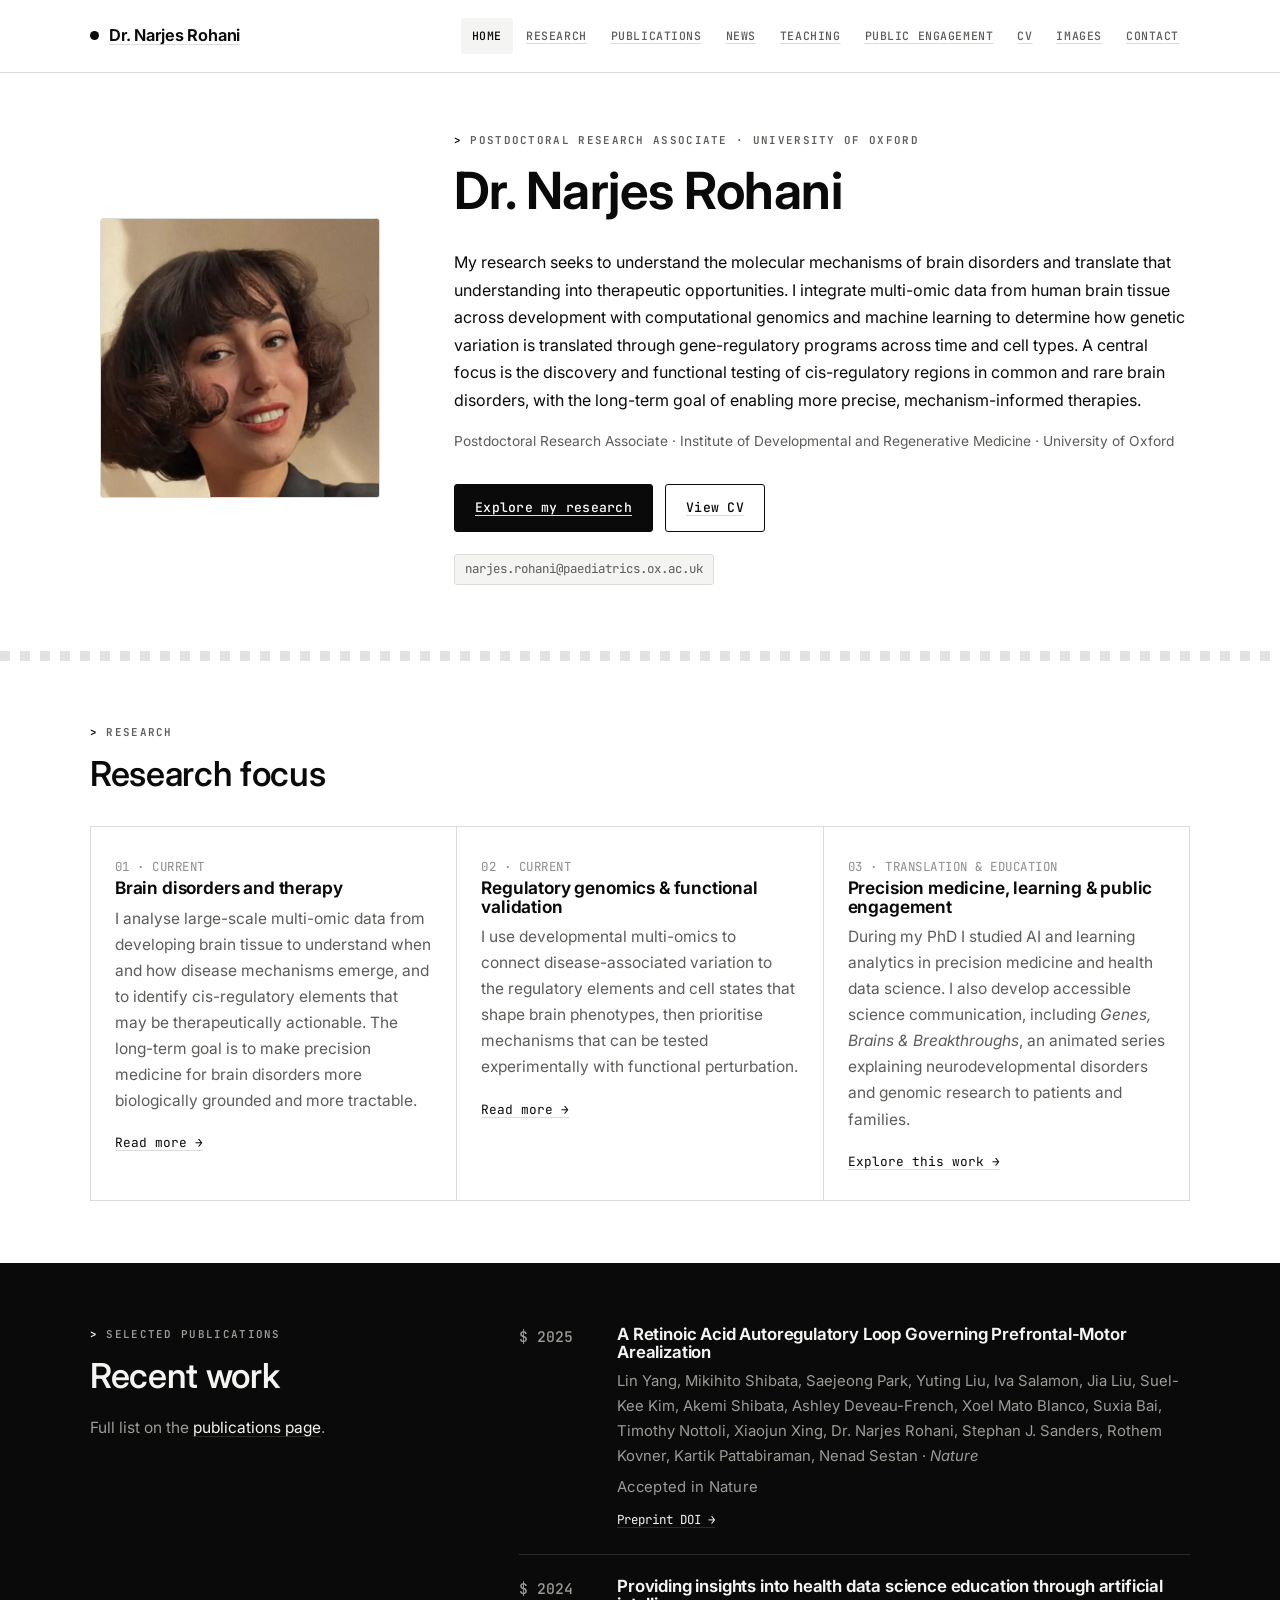
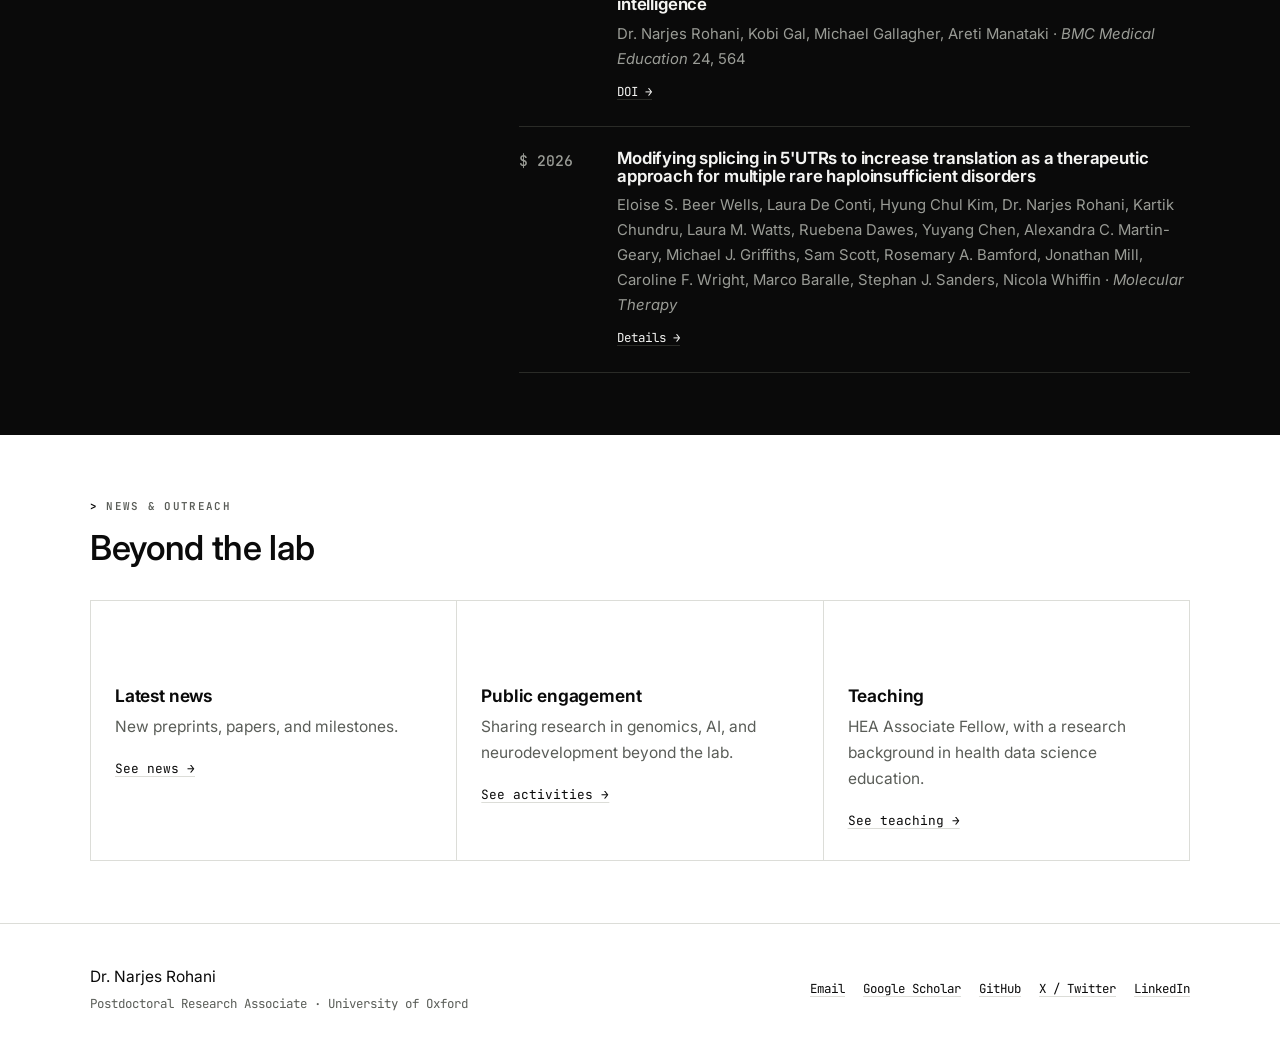
==== commit 8da453ec: "Add files via upload" ====
--- a/index.html
+++ b/index.html
@@ -3,9 +3,75 @@
 <head>
   <meta charset="utf-8">
   <meta name="viewport" content="width=device-width, initial-scale=1">
-  <title>Dr. Narjes Rohani | Postdoctoral Researcher, University of Oxford</title>
-  <meta name="description" content="Dr. Narjes Rohani  -  Postdoctoral Research Associate at the Institute of Developmental and Regenerative Medicine, University of Oxford. Computational biology, genomics, and machine learning applied to neurodevelopmental and psychiatric disease.">
-  <link rel="icon" href="assets/images/favicon.svg" type="image/svg+xml">
+  <title>Dr. Narjes Rohani | Brain Genomics & Precision Medicine | University of Oxford</title>
+  <meta name="description" content="Dr. Narjes Rohani is a computational genomics researcher at the University of Oxford studying the molecular mechanisms of brain disorders using developmental brain multi-omics, regulatory genomics and machine learning to identify therapeutic targets and advance precision medicine.">
+  <meta name="robots" content="index, follow, max-image-preview:large, max-snippet:-1, max-video-preview:-1">
+  <link rel="canonical" href="https://narjesrohani.com/">
+  <meta property="og:type" content="website">
+  <meta property="og:title" content="Dr. Narjes Rohani | Brain Genomics & Precision Medicine | University of Oxford">
+  <meta property="og:description" content="Dr. Narjes Rohani is a computational genomics researcher at the University of Oxford studying the molecular mechanisms of brain disorders using developmental brain multi-omics, regulatory genomics and machine learning to identify therapeutic targets and advance precision medicine.">
+  <meta property="og:url" content="https://narjesrohani.com/">
+  <meta property="og:image" content="https://narjesrohani.com/assets/images/personal/profile.jpg">
+  <meta property="og:site_name" content="Dr. Narjes Rohani">
+  <meta name="twitter:card" content="summary_large_image">
+  <meta name="twitter:title" content="Dr. Narjes Rohani | Brain Genomics & Precision Medicine | University of Oxford">
+  <meta name="twitter:description" content="Dr. Narjes Rohani is a computational genomics researcher at the University of Oxford studying the molecular mechanisms of brain disorders using developmental brain multi-omics, regulatory genomics and machine learning to identify therapeutic targets and advance precision medicine.">
+  <meta name="twitter:image" content="https://narjesrohani.com/assets/images/personal/profile.jpg">
+  <script type="application/ld+json">
+[
+  {
+    "@context": "https://schema.org",
+    "@type": "Person",
+    "name": "Dr. Narjes Rohani",
+    "url": "https://narjesrohani.com/",
+    "image": "https://narjesrohani.com/assets/images/personal/profile.jpg",
+    "jobTitle": "Postdoctoral Research Associate",
+    "worksFor": {
+      "@type": "Organization",
+      "name": "University of Oxford",
+      "url": "https://www.ox.ac.uk/"
+    },
+    "affiliation": {
+      "@type": "Organization",
+      "name": "Institute of Developmental and Regenerative Medicine, University of Oxford",
+      "url": "https://www.idrm.ox.ac.uk/"
+    },
+    "email": "mailto:narjes.rohani@paediatrics.ox.ac.uk",
+    "sameAs": [
+      "https://scholar.google.com/citations?user=2zoKXHUAAAAJ&hl=en",
+      "https://github.com/nrohani",
+      "https://www.linkedin.com/in/narjes-rohani-153b0b168/",
+      "https://www.idrm.ox.ac.uk/people/research-groups/sanders-group/narjes-rohani"
+    ],
+    "knowsAbout": [
+      "Computational genomics",
+      "Brain disorders",
+      "Neurodevelopmental disorders",
+      "Psychiatric disorders",
+      "Developmental brain multi-omics",
+      "Regulatory genomics",
+      "Cis-regulatory elements",
+      "Machine learning",
+      "Precision medicine",
+      "CRISPRa/i"
+    ]
+  },
+  {
+    "@context": "https://schema.org",
+    "@type": "WebSite",
+    "name": "Dr. Narjes Rohani",
+    "url": "https://narjesrohani.com/",
+    "description": "Dr. Narjes Rohani is a computational genomics researcher at the University of Oxford studying the molecular mechanisms of brain disorders using developmental brain multi-omics, regulatory genomics and machine learning to identify therapeutic targets and advance precision medicine.",
+    "publisher": {
+      "@type": "Person",
+      "name": "Dr. Narjes Rohani"
+    }
+  }
+]
+  </script>
+
+  <link rel="icon" type="image/png" sizes="64x64" href="assets/images/brain-favicon.png?v=2">
+  <link rel="shortcut icon" href="favicon.ico?v=2">
   <link rel="preconnect" href="https://fonts.googleapis.com">
   <link rel="preconnect" href="https://fonts.gstatic.com" crossorigin>
   <link href="https://fonts.googleapis.com/css2?family=JetBrains+Mono:wght@400;500;600;700&family=Inter:wght@400;500;600;700&display=swap" rel="stylesheet">
@@ -91,8 +157,9 @@
             <div class="pub-year">2025</div>
             <div>
               <h3>A Retinoic Acid Autoregulatory Loop Governing Prefrontal-Motor Arealization</h3>
-              <p>Lin Yang, Mikihito Shibata, Saejeong Park, Yuting Liu, Iva Salamon, Jia Liu, Suel-Kee Kim, Akemi Shibata, Ashley Deveau-French, Xoel Mato Blanco, Suxia Bai, Timothy Nottoli, Xiaojun Xing, Dr. Narjes Rohani, Stephan J. Sanders, Rothem Kovner, Kartik Pattabiraman, Nenad Sestan · <em>bioRxiv</em></p>
-              <a href="https://doi.org/10.64898/2025.12.23.696038" target="_blank" rel="noopener">DOI →</a>
+              <p>Lin Yang, Mikihito Shibata, Saejeong Park, Yuting Liu, Iva Salamon, Jia Liu, Suel-Kee Kim, Akemi Shibata, Ashley Deveau-French, Xoel Mato Blanco, Suxia Bai, Timothy Nottoli, Xiaojun Xing, Dr. Narjes Rohani, Stephan J. Sanders, Rothem Kovner, Kartik Pattabiraman, Nenad Sestan · <em>Nature</em></p>
+              <p class="pub-status">Accepted in Nature</p>
+              <a href="https://doi.org/10.64898/2025.12.23.696038" target="_blank" rel="noopener">Preprint DOI →</a>
             </div>
           </article>
           <article>
@@ -118,9 +185,9 @@
     <section class="section container">
       <div class="section-heading"><p class="eyebrow">NEWS & OUTREACH</p><h2>Beyond the lab</h2></div>
       <div class="cards three">
-        <article class="card"><h3>Latest news</h3><p>New preprints, papers, and milestones.</p><a href="pages/news.html">See news →</a></article>
-        <article class="card"><h3>Public engagement</h3><p>Sharing research in genomics, AI, and neurodevelopment beyond the lab.</p><a href="pages/engagement.html">See activities →</a></article>
-        <article class="card"><h3>Teaching</h3><p>HEA Associate Fellow, with a research background in health data science education.</p><a href="pages/teaching.html">See teaching →</a></article>
+        <article class="card outreach-card"><div class="card-icon" aria-hidden="true"><svg viewBox="0 0 48 48"><path d="M10 8h23a3 3 0 0 1 3 3v26a3 3 0 0 1-3 3H10a3 3 0 0 1-3-3V11a3 3 0 0 1 3-3Z"/><path d="M14 16h15M14 23h15M14 30h9"/><path d="m34 5 1.6 3.4L39 10l-3.4 1.6L34 15l-1.6-3.4L29 10l3.4-1.6Z"/></svg></div><h3>Latest news</h3><p>New preprints, papers, and milestones.</p><a href="pages/news.html">See news →</a></article>
+        <article class="card outreach-card"><div class="card-icon" aria-hidden="true"><svg viewBox="0 0 48 48"><path d="M8 10h32v23H23l-9 7v-7H8Z"/><circle cx="17" cy="21" r="2"/><circle cx="24" cy="17" r="2"/><circle cx="31" cy="23" r="2"/><path d="m18.7 19.9 3.6-1.8m3.5.6 3.4 2.6"/></svg></div><h3>Public engagement</h3><p>Sharing research in genomics, AI, and neurodevelopment beyond the lab.</p><a href="pages/engagement.html">See activities →</a></article>
+        <article class="card outreach-card"><div class="card-icon" aria-hidden="true"><svg viewBox="0 0 48 48"><path d="M6 14 24 6l18 8-18 8Z"/><path d="M12 18v12c7 5 17 5 24 0V18M42 14v14"/></svg></div><h3>Teaching</h3><p>HEA Associate Fellow, with a research background in health data science education.</p><a href="pages/teaching.html">See teaching →</a></article>
       </div>
     </section>
   </main>
--- a/assets/css/style.css
+++ b/assets/css/style.css
@@ -294,3 +294,58 @@
 @media (max-width: 900px) {
   .showcase-grid, .example-row { grid-template-columns: 1fr; }
 }
+
+
+/* ---------- public engagement video showcase ---------- */
+.video-grid { display: grid; grid-template-columns: repeat(3, minmax(0, 1fr)); gap: 16px; }
+.video-card { border: 1px solid var(--line); background: var(--card); overflow: hidden; }
+.video-link { display: block; text-decoration: none; }
+.video-frame { aspect-ratio: 16 / 9; background: linear-gradient(135deg, #111 0%, #31332f 100%); position: relative; display: grid; place-items: center; overflow: hidden; }
+.video-frame::after { content: ''; position: absolute; inset: 12px; border: 1px solid rgba(255,255,255,.18); }
+.video-frame-crispr { background: radial-gradient(circle at 28% 30%, #575b53 0, #222 38%, #101010 100%); }
+.video-frame-epigenetics { background: radial-gradient(circle at 68% 28%, #62645e 0, #24251f 38%, #101010 100%); }
+.video-frame-variants { background: radial-gradient(circle at 50% 70%, #545851 0, #252722 38%, #101010 100%); }
+.video-play { width: 54px; height: 54px; border-radius: 50%; display: grid; place-items: center; background: rgba(255,255,255,.95); color: #111; font-size: 16px; padding-left: 3px; position: relative; z-index: 2; box-shadow: 0 8px 26px rgba(0,0,0,.22); }
+.video-copy { padding: 18px 18px 20px; }
+.video-copy .eyebrow { margin-bottom: 8px; }
+.video-copy h3 { margin-bottom: 8px; font-size: 1.02rem; }
+.video-copy p { font-size: .9rem; }
+.video-watch { font-family: var(--mono); font-size: .75rem; text-decoration: none; }
+.video-watch:hover { text-decoration: underline; }
+.social-channels { display: grid; grid-template-columns: repeat(3, minmax(0, 1fr)); gap: 12px; margin-top: 18px; }
+.social-channel { display: flex; align-items: center; gap: 12px; padding: 14px 16px; border: 1px solid var(--line); background: var(--bg); text-decoration: none; }
+.social-channel:hover { background: var(--bg-soft); text-decoration: none; }
+.social-icon { width: 34px; height: 34px; display: grid; place-items: center; flex: none; }
+.social-icon svg { width: 26px; height: 26px; display: block; }
+.social-youtube { color: #111; }
+.social-instagram { color: #111; }
+.social-tiktok { color: #111; }
+.social-channel strong { display: block; font-size: .88rem; font-weight: 600; }
+.social-channel small { display: block; margin-top: 2px; color: var(--muted); font-size: .72rem; line-height: 1.4; }
+@media (max-width: 900px) {
+  .video-grid, .social-channels { grid-template-columns: 1fr; }
+}
+
+.youtube-embed { position: relative; width: 100%; aspect-ratio: 16 / 9; background: #111; overflow: hidden; }
+.youtube-embed iframe { position: absolute; inset: 0; width: 100%; height: 100%; border: 0; display: block; }
+
+.pub-status { font-size: .82rem; margin: .35rem 0 .45rem; letter-spacing: .02em; }
+
+/* Homepage outreach icons */
+.outreach-card .card-icon {
+  width: 42px;
+  height: 42px;
+  margin-bottom: 18px;
+  display: grid;
+  place-items: center;
+}
+.outreach-card .card-icon svg {
+  width: 38px;
+  height: 38px;
+  fill: none;
+  stroke: var(--accent);
+  stroke-width: 1.55;
+  stroke-linecap: round;
+  stroke-linejoin: round;
+}
+.outreach-card h3 { margin-top: 0; }
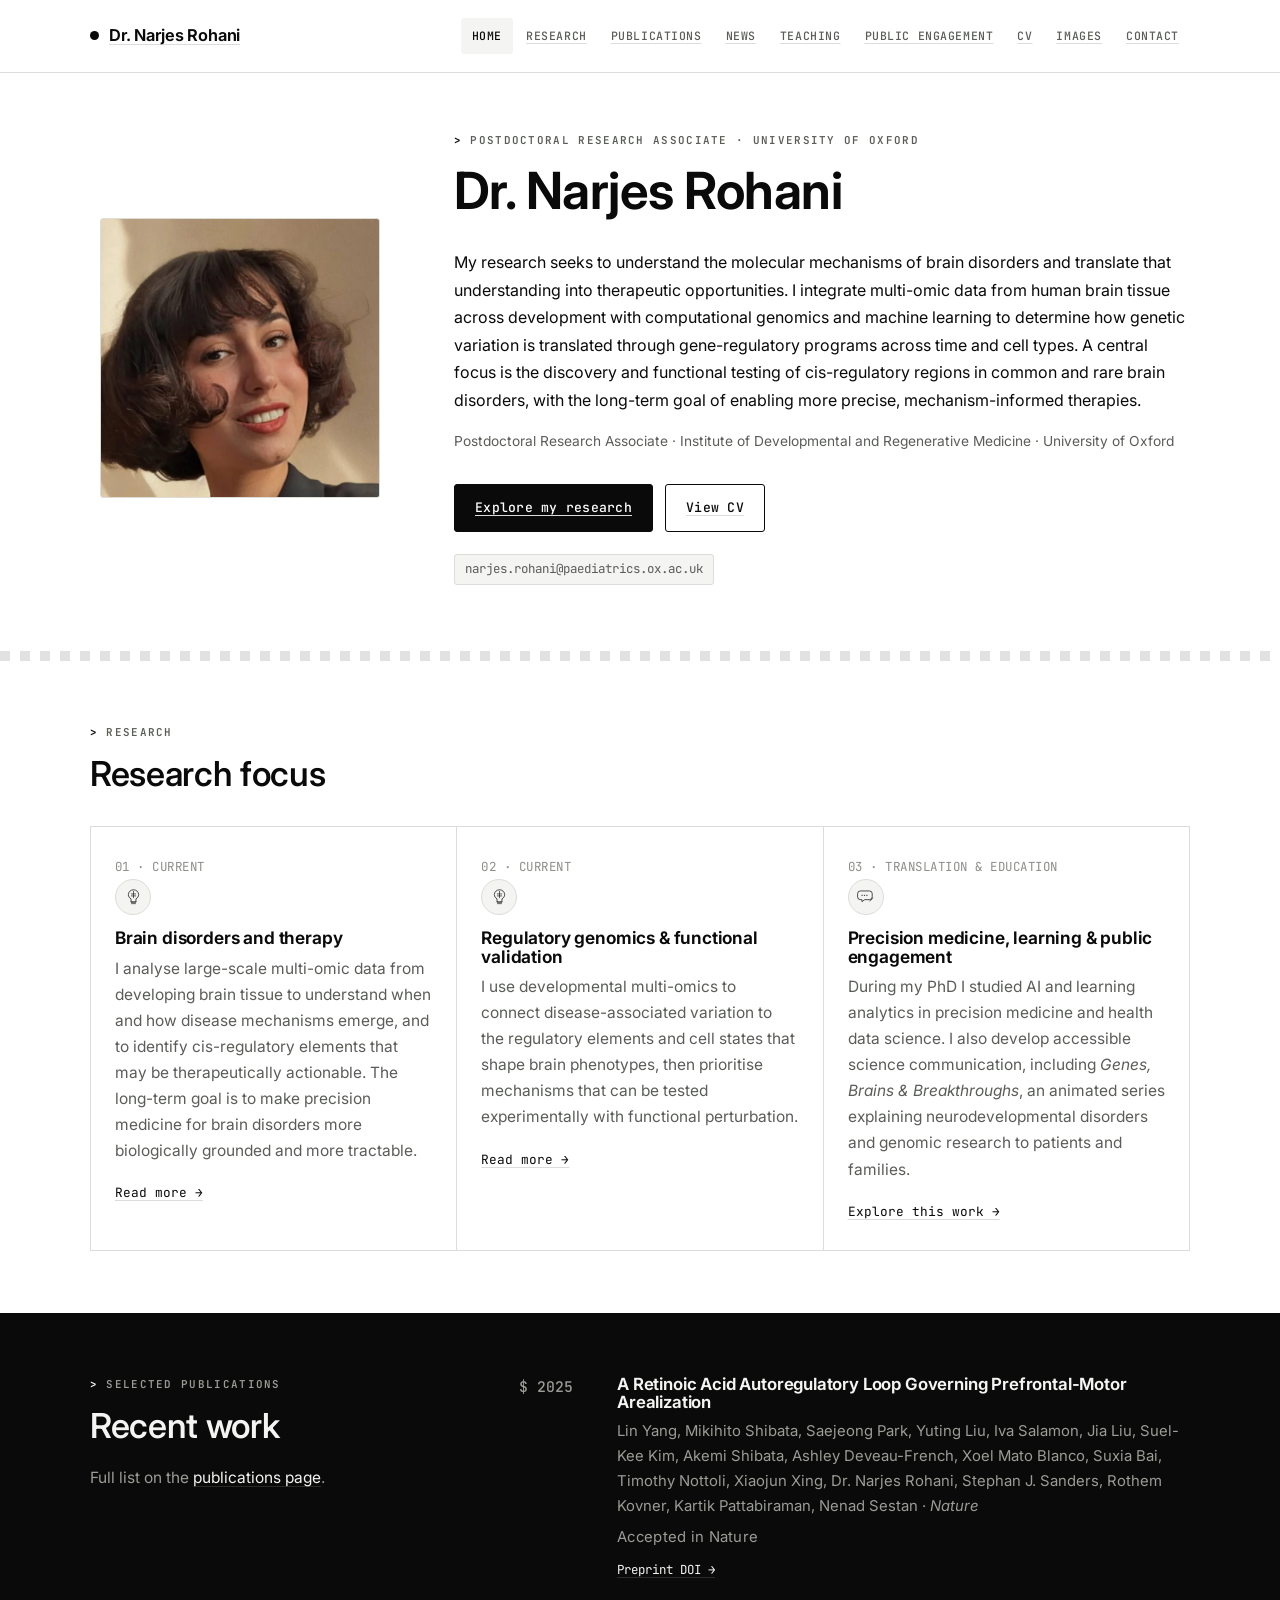
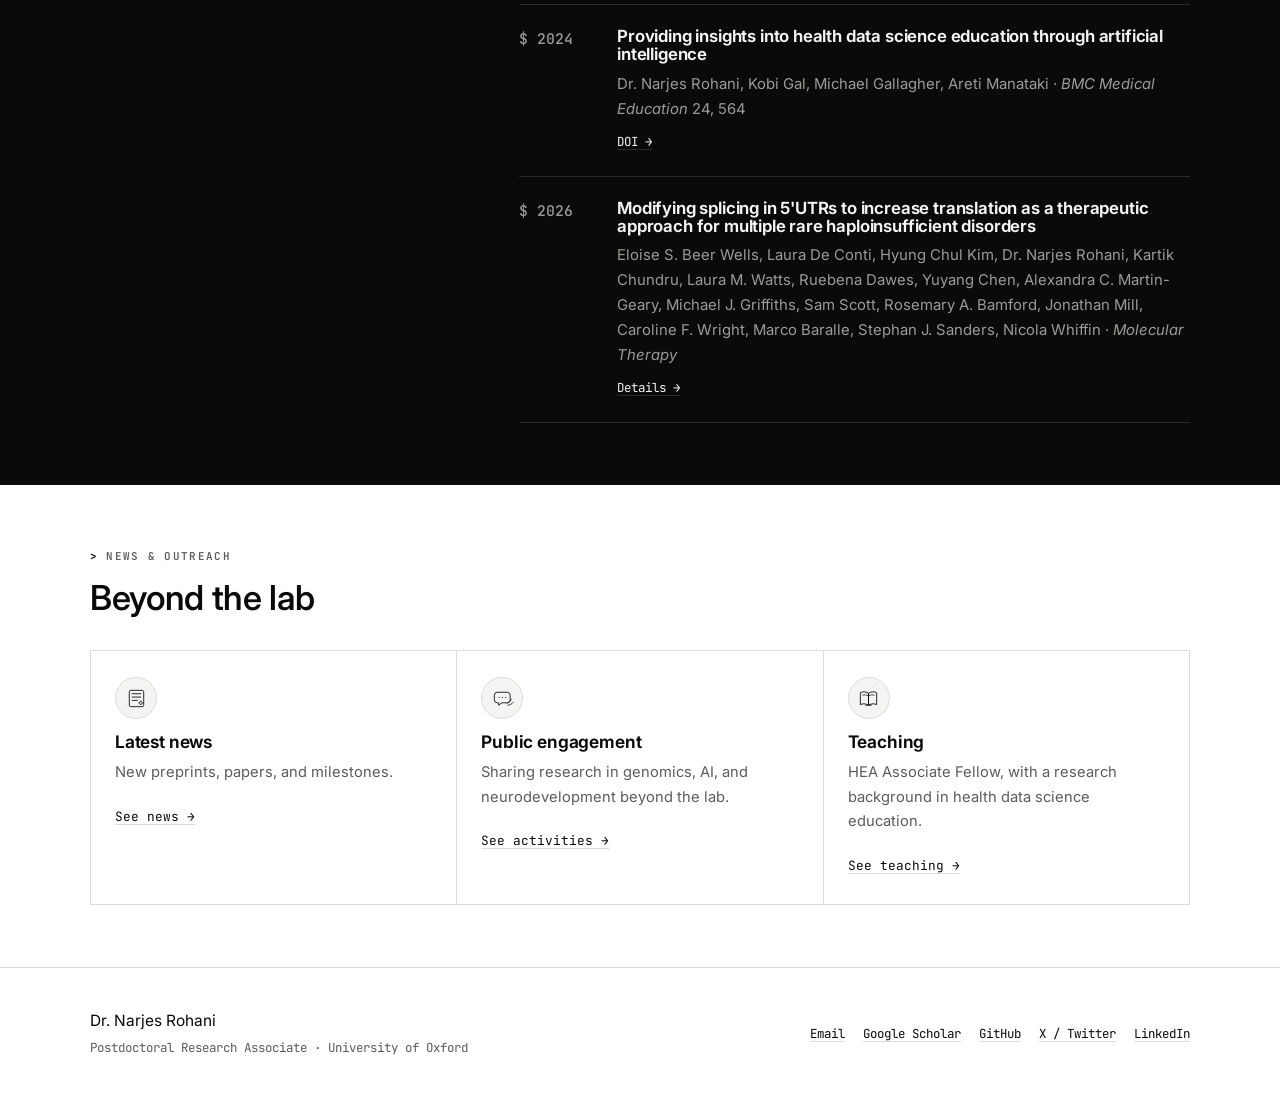
==== commit f95394bd: "Add files via upload" ====
--- a/index.html
+++ b/index.html
@@ -126,19 +126,19 @@
       <div class="cards three">
         <article class="card">
           <span class="number">01 · CURRENT</span>
-          <h3>Brain disorders and therapy</h3>
+          <div class="card-icon" aria-hidden="true"><svg viewBox="0 0 48 48" aria-hidden="true"><path d="M24 7c-7 0-13 5.4-13 12.1 0 4.7 2.7 8.8 6.8 10.8V38h12.4v-8.1C34.3 27.9 37 23.8 37 19.1 37 12.4 31 7 24 7Z" fill="none" stroke="currentColor" stroke-width="1.8"/><path d="M18 38h12M19 42h10M18.5 22.5h11M24 11v16M18.5 17.5h11" fill="none" stroke="currentColor" stroke-width="1.6" stroke-linecap="round"/></svg></div><h3>Brain disorders and therapy</h3>
           <p>I analyse large-scale multi-omic data from developing brain tissue to understand when and how disease mechanisms emerge, and to identify cis-regulatory elements that may be therapeutically actionable. The long-term goal is to make precision medicine for brain disorders more biologically grounded and more tractable.</p>
           <a href="pages/projects.html">Read more →</a>
         </article>
         <article class="card">
           <span class="number">02 · CURRENT</span>
-          <h3>Regulatory genomics &amp; functional validation</h3>
+          <div class="card-icon" aria-hidden="true"><svg viewBox="0 0 48 48" aria-hidden="true"><path d="M24 7c-7 0-13 5.4-13 12.1 0 4.7 2.7 8.8 6.8 10.8V38h12.4v-8.1C34.3 27.9 37 23.8 37 19.1 37 12.4 31 7 24 7Z" fill="none" stroke="currentColor" stroke-width="1.8"/><path d="M18 38h12M19 42h10M18.5 22.5h11M24 11v16M18.5 17.5h11" fill="none" stroke="currentColor" stroke-width="1.6" stroke-linecap="round"/></svg></div><h3>Regulatory genomics &amp; functional validation</h3>
           <p>I use developmental multi-omics to connect disease-associated variation to the regulatory elements and cell states that shape brain phenotypes, then prioritise mechanisms that can be tested experimentally with functional perturbation.</p>
           <a href="pages/projects.html">Read more →</a>
         </article>
         <article class="card">
           <span class="number">03 · TRANSLATION &amp; EDUCATION</span>
-          <h3>Precision medicine, learning &amp; public engagement</h3>
+          <div class="card-icon" aria-hidden="true"><svg viewBox="0 0 48 48" aria-hidden="true"><path d="M9 10h23a7 7 0 0 1 7 7v8a7 7 0 0 1-7 7H20l-7 5v-5H9a7 7 0 0 1-7-7v-8a7 7 0 0 1 7-7Z" transform="translate(2 0)" fill="none" stroke="currentColor" stroke-width="1.8"/><path d="M15 21h1M21 21h1M27 21h1" stroke="currentColor" stroke-width="2.2" stroke-linecap="round"/><path d="M35 35c3.2-1.6 5.6-4 7.2-7.2" fill="none" stroke="currentColor" stroke-width="1.6" stroke-linecap="round"/></svg></div><h3>Precision medicine, learning &amp; public engagement</h3>
           <p>During my PhD I studied AI and learning analytics in precision medicine and health data science. I also develop accessible science communication, including <em>Genes, Brains &amp; Breakthroughs</em>, an animated series explaining neurodevelopmental disorders and genomic research to patients and families.</p>
           <a href="pages/engagement.html">Explore this work →</a>
         </article>
@@ -185,9 +185,39 @@
     <section class="section container">
       <div class="section-heading"><p class="eyebrow">NEWS & OUTREACH</p><h2>Beyond the lab</h2></div>
       <div class="cards three">
-        <article class="card outreach-card"><div class="card-icon" aria-hidden="true"><svg viewBox="0 0 48 48"><path d="M10 8h23a3 3 0 0 1 3 3v26a3 3 0 0 1-3 3H10a3 3 0 0 1-3-3V11a3 3 0 0 1 3-3Z"/><path d="M14 16h15M14 23h15M14 30h9"/><path d="m34 5 1.6 3.4L39 10l-3.4 1.6L34 15l-1.6-3.4L29 10l3.4-1.6Z"/></svg></div><h3>Latest news</h3><p>New preprints, papers, and milestones.</p><a href="pages/news.html">See news →</a></article>
-        <article class="card outreach-card"><div class="card-icon" aria-hidden="true"><svg viewBox="0 0 48 48"><path d="M8 10h32v23H23l-9 7v-7H8Z"/><circle cx="17" cy="21" r="2"/><circle cx="24" cy="17" r="2"/><circle cx="31" cy="23" r="2"/><path d="m18.7 19.9 3.6-1.8m3.5.6 3.4 2.6"/></svg></div><h3>Public engagement</h3><p>Sharing research in genomics, AI, and neurodevelopment beyond the lab.</p><a href="pages/engagement.html">See activities →</a></article>
-        <article class="card outreach-card"><div class="card-icon" aria-hidden="true"><svg viewBox="0 0 48 48"><path d="M6 14 24 6l18 8-18 8Z"/><path d="M12 18v12c7 5 17 5 24 0V18M42 14v14"/></svg></div><h3>Teaching</h3><p>HEA Associate Fellow, with a research background in health data science education.</p><a href="pages/teaching.html">See teaching →</a></article>
+        <article class="card showcase-card">
+          <div class="home-card-icon" aria-hidden="true">
+            <svg viewBox="0 0 48 48" role="img" focusable="false">
+              <path d="M12 7h24a3 3 0 0 1 3 3v28a3 3 0 0 1-3 3H12a3 3 0 0 1-3-3V10a3 3 0 0 1 3-3Z" fill="none" stroke="currentColor" stroke-width="1.8"/>
+              <path d="M15 14h18M15 21h18M15 28h11" fill="none" stroke="currentColor" stroke-width="1.8" stroke-linecap="round"/>
+              <path d="M31.5 31.5l1.5-3 1.5 3 3 1.5-3 1.5-1.5 3-1.5-3-3-1.5 3-1.5Z" fill="none" stroke="currentColor" stroke-width="1.5" stroke-linejoin="round"/>
+            </svg>
+          </div>
+          <h3>Latest news</h3><p>New preprints, papers, and milestones.</p><a href="pages/news.html">See news →</a>
+        </article>
+        <article class="card showcase-card">
+          <div class="home-card-icon" aria-hidden="true">
+            <svg viewBox="0 0 48 48" role="img" focusable="false">
+              <path d="M10 11h21a6 6 0 0 1 6 6v10a6 6 0 0 1-6 6H20l-7 5v-5h-3a6 6 0 0 1-6-6V17a6 6 0 0 1 6-6Z" transform="translate(3 0)" fill="none" stroke="currentColor" stroke-width="1.8" stroke-linejoin="round"/>
+              <circle cx="17" cy="22" r="1.2" fill="currentColor"/>
+              <circle cx="24" cy="22" r="1.2" fill="currentColor"/>
+              <circle cx="31" cy="22" r="1.2" fill="currentColor"/>
+              <path d="M34 34c3.8-1.8 6.7-4.7 8.5-8.5M35 38c4.8-.5 8.7-2.4 11.5-6.2" fill="none" stroke="currentColor" stroke-width="1.5" stroke-linecap="round"/>
+            </svg>
+          </div>
+          <h3>Public engagement</h3><p>Sharing research in genomics, AI, and neurodevelopment beyond the lab.</p><a href="pages/engagement.html">See activities →</a>
+        </article>
+        <article class="card showcase-card">
+          <div class="home-card-icon" aria-hidden="true">
+            <svg viewBox="0 0 48 48" role="img" focusable="false">
+              <path d="M7 12c5-2.8 10-2.8 17 1v25c-7-3.8-12-3.8-17-1V12Z" fill="none" stroke="currentColor" stroke-width="1.8" stroke-linejoin="round"/>
+              <path d="M41 12c-5-2.8-10-2.8-17 1v25c7-3.8 12-3.8 17-1V12Z" fill="none" stroke="currentColor" stroke-width="1.8" stroke-linejoin="round"/>
+              <path d="M12 17c3.7-1.2 7.2-.8 10.5 1M36 17c-3.7-1.2-7.2-.8-10.5 1" fill="none" stroke="currentColor" stroke-width="1.5" stroke-linecap="round"/>
+              <path d="M18 38h12" fill="none" stroke="currentColor" stroke-width="1.8" stroke-linecap="round"/>
+            </svg>
+          </div>
+          <h3>Teaching</h3><p>HEA Associate Fellow, with a research background in health data science education.</p><a href="pages/teaching.html">See teaching →</a>
+        </article>
       </div>
     </section>
   </main>
--- a/assets/css/style.css
+++ b/assets/css/style.css
@@ -155,6 +155,28 @@
 .number { font-family: var(--mono); color: var(--faint); font-size: .78rem; letter-spacing: .04em; }
 .card p { color: var(--muted); }
 .card a { font-family: var(--mono); font-size: .8rem; }
+
+.home-card-icon {
+  width: 42px;
+  height: 42px;
+  display: grid;
+  place-items: center;
+  margin-bottom: 14px;
+  color: var(--accent, var(--ink));
+  border: 1px solid var(--line);
+  border-radius: 50%;
+  background: var(--bg-soft);
+}
+
+.home-card-icon svg {
+  width: 23px;
+  height: 23px;
+  display: block;
+}
+
+.showcase-card {
+  min-height: 205px;
+}
 .tag-row { display: flex; flex-wrap: wrap; gap: 6px; margin: 10px 0 14px; }
 .tag {
   font-family: var(--mono); font-size: .68rem; letter-spacing: .03em; text-transform: uppercase;
@@ -331,21 +353,27 @@
 
 .pub-status { font-size: .82rem; margin: .35rem 0 .45rem; letter-spacing: .02em; }
 
-/* Homepage outreach icons */
-.outreach-card .card-icon {
-  width: 42px;
-  height: 42px;
-  margin-bottom: 18px;
-  display: grid;
-  place-items: center;
-}
-.outreach-card .card-icon svg {
-  width: 38px;
-  height: 38px;
-  fill: none;
-  stroke: var(--accent);
-  stroke-width: 1.55;
-  stroke-linecap: round;
-  stroke-linejoin: round;
-}
-.outreach-card h3 { margin-top: 0; }
+
+/* ---------- visual polish: compact academic iconography ---------- */
+.page-title-row { display: flex; align-items: flex-start; gap: 16px; margin-bottom: 10px; }
+.page-title-icon { width: 42px; height: 42px; flex: 0 0 42px; display: grid; place-items: center; border: 1px solid var(--line); border-radius: 50%; background: var(--bg-soft); color: var(--ink); margin-top: 2px; }
+.page-title-icon svg { width: 22px; height: 22px; display: block; }
+.feature-panel { display: grid; grid-template-columns: .9fr 1.1fr; gap: 26px; align-items: stretch; margin: 34px 0 38px; }
+.feature-panel .feature-media { min-height: 240px; border: 1px solid var(--line); background: var(--bg-soft); overflow: hidden; }
+.feature-panel .feature-media img { width: 100%; height: 100%; min-height: 240px; display: block; object-fit: cover; object-position: center; }
+.feature-panel .feature-copy { padding: 26px 28px; border: 1px solid var(--line); background: var(--bg-soft); display: flex; flex-direction: column; justify-content: center; }
+.feature-panel .feature-copy h2 { margin-bottom: 10px; }
+.card-icon { width: 36px; height: 36px; display: grid; place-items: center; color: var(--ink); margin-bottom: 14px; border: 1px solid var(--line); border-radius: 50%; background: var(--bg-soft); }
+.card-icon svg { width: 19px; height: 19px; display: block; }
+.list-mark { width: 34px; height: 34px; display: grid; place-items: center; border: 1px solid var(--line); border-radius: 50%; color: var(--ink); background: var(--bg-soft); margin-bottom: 12px; }
+.list-mark svg { width: 18px; height: 18px; display: block; }
+.news-feature { margin: 6px 0 30px; }
+.news-feature img { width: 100%; height: 220px; object-fit: cover; display: block; border: 1px solid var(--line); }
+.news-feature figcaption { font-family: var(--mono); color: var(--muted); font-size: .68rem; margin-top: 8px; }
+@media (max-width: 760px) {
+  .feature-panel { grid-template-columns: 1fr; }
+  .feature-panel .feature-media img, .feature-panel .feature-media { min-height: 210px; }
+  .news-feature img { height: 190px; }
+  .page-title-row { gap: 12px; }
+  .page-title-icon { width: 38px; height: 38px; flex-basis: 38px; }
+}
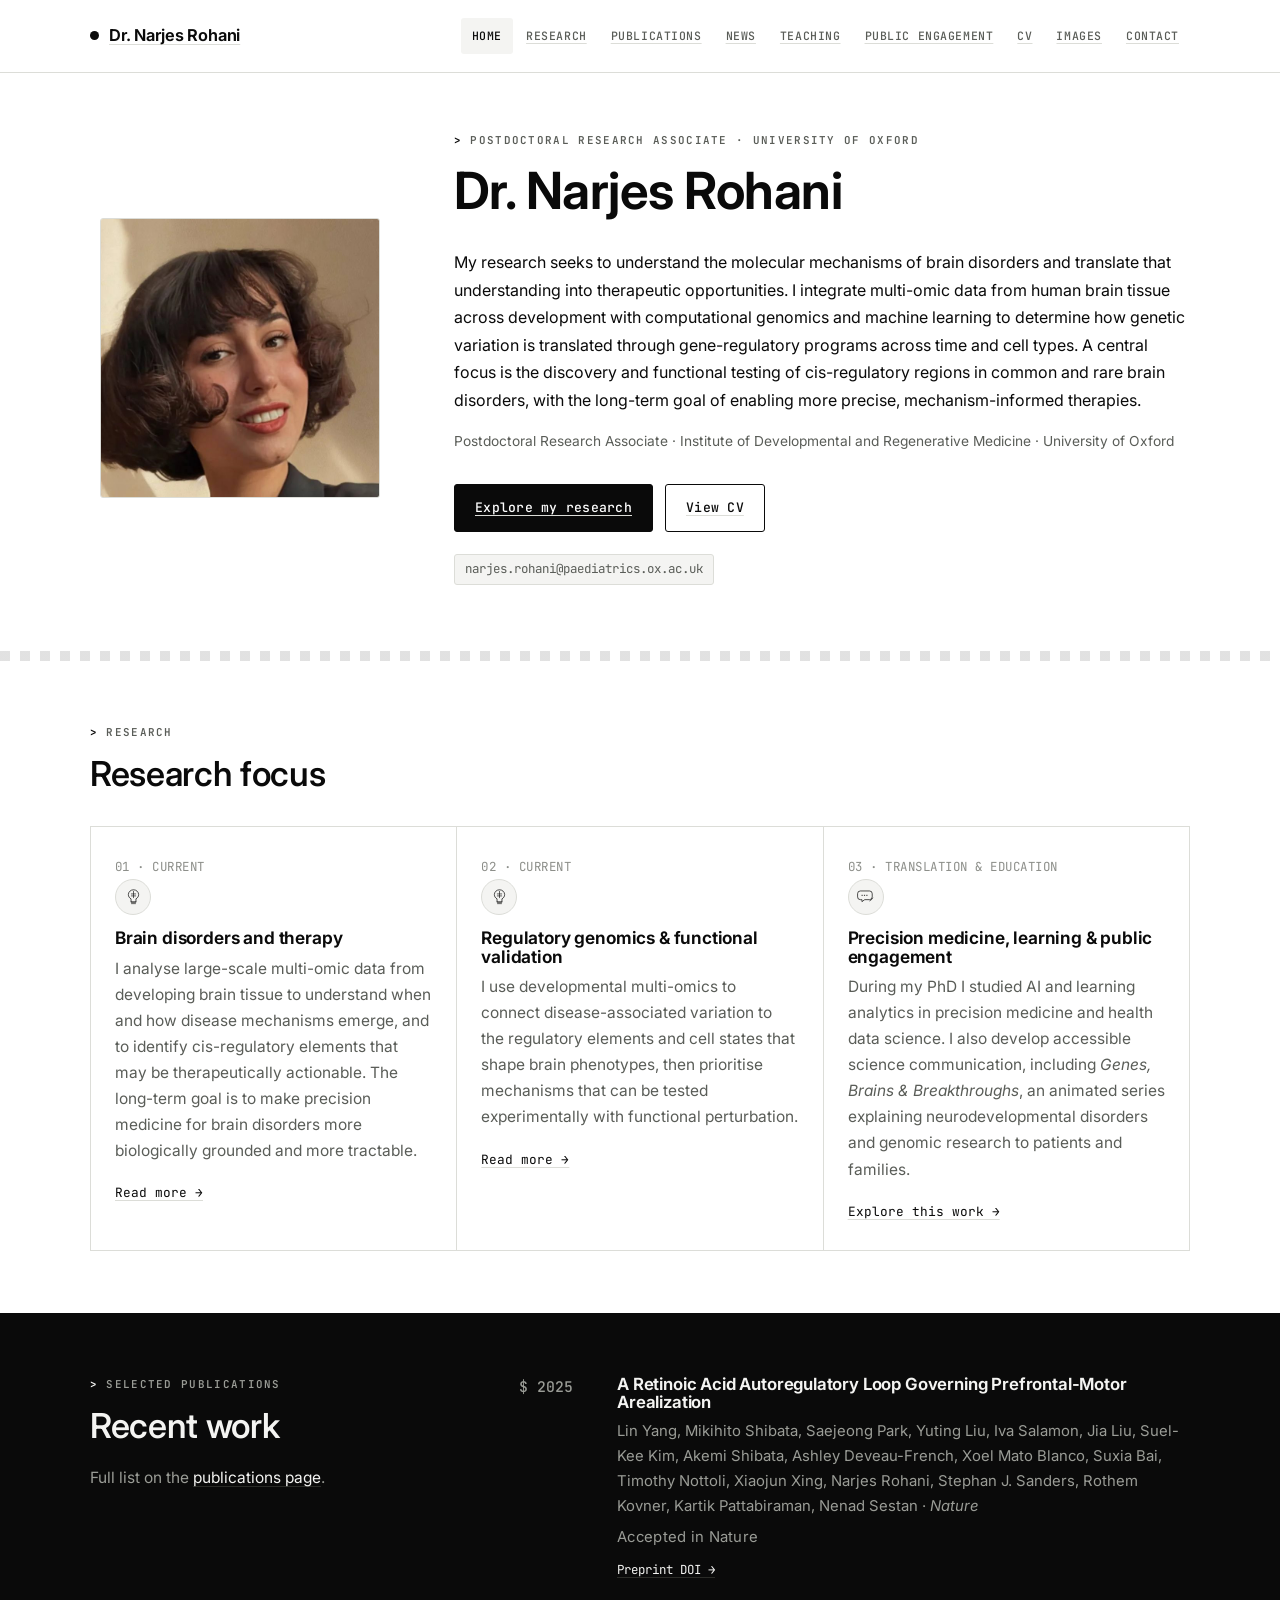
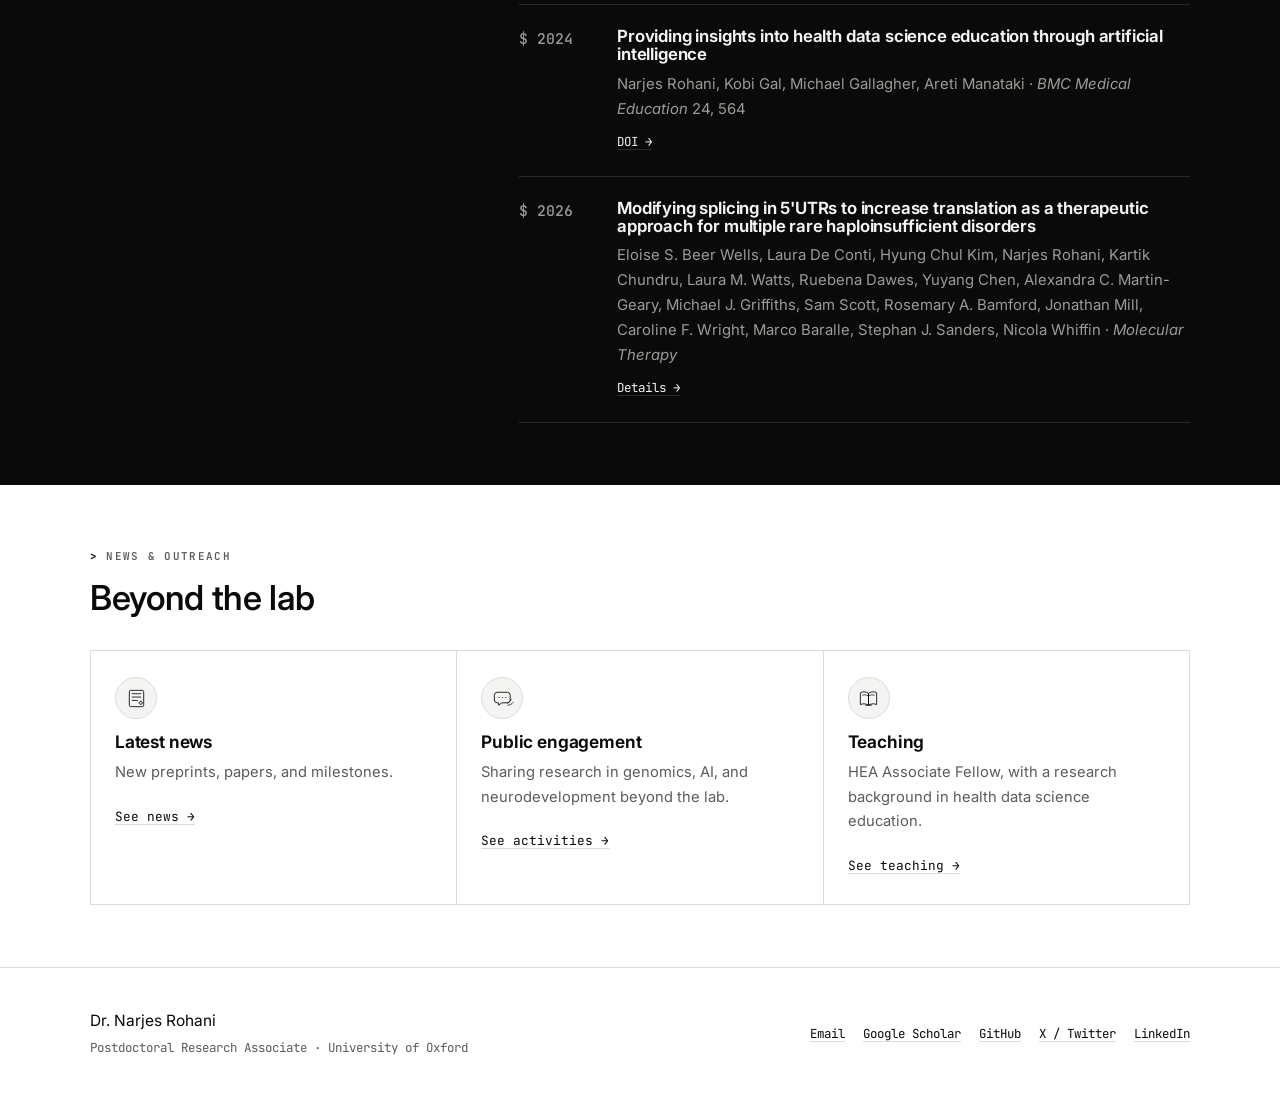
==== commit dd4b51ab: "Update index.html" ====
--- a/index.html
+++ b/index.html
@@ -157,7 +157,7 @@
             <div class="pub-year">2025</div>
             <div>
               <h3>A Retinoic Acid Autoregulatory Loop Governing Prefrontal-Motor Arealization</h3>
-              <p>Lin Yang, Mikihito Shibata, Saejeong Park, Yuting Liu, Iva Salamon, Jia Liu, Suel-Kee Kim, Akemi Shibata, Ashley Deveau-French, Xoel Mato Blanco, Suxia Bai, Timothy Nottoli, Xiaojun Xing, Dr. Narjes Rohani, Stephan J. Sanders, Rothem Kovner, Kartik Pattabiraman, Nenad Sestan · <em>Nature</em></p>
+              <p>Lin Yang, Mikihito Shibata, Saejeong Park, Yuting Liu, Iva Salamon, Jia Liu, Suel-Kee Kim, Akemi Shibata, Ashley Deveau-French, Xoel Mato Blanco, Suxia Bai, Timothy Nottoli, Xiaojun Xing, Narjes Rohani, Stephan J. Sanders, Rothem Kovner, Kartik Pattabiraman, Nenad Sestan · <em>Nature</em></p>
               <p class="pub-status">Accepted in Nature</p>
               <a href="https://doi.org/10.64898/2025.12.23.696038" target="_blank" rel="noopener">Preprint DOI →</a>
             </div>
@@ -166,7 +166,7 @@
             <div class="pub-year">2024</div>
             <div>
               <h3>Providing insights into health data science education through artificial intelligence</h3>
-              <p>Dr. Narjes Rohani, Kobi Gal, Michael Gallagher, Areti Manataki · <em>BMC Medical Education</em> 24, 564</p>
+              <p>Narjes Rohani, Kobi Gal, Michael Gallagher, Areti Manataki · <em>BMC Medical Education</em> 24, 564</p>
               <a href="https://doi.org/10.1186/s12909-024-05555-3" target="_blank" rel="noopener">DOI →</a>
             </div>
           </article>
@@ -174,7 +174,7 @@
             <div class="pub-year">2026</div>
             <div>
               <h3>Modifying splicing in 5'UTRs to increase translation as a therapeutic approach for multiple rare haploinsufficient disorders</h3>
-              <p>Eloise S. Beer Wells, Laura De Conti, Hyung Chul Kim, Dr. Narjes Rohani, Kartik Chundru, Laura M. Watts, Ruebena Dawes, Yuyang Chen, Alexandra C. Martin-Geary, Michael J. Griffiths, Sam Scott, Rosemary A. Bamford, Jonathan Mill, Caroline F. Wright, Marco Baralle, Stephan J. Sanders, Nicola Whiffin · <em>Molecular Therapy</em></p>
+              <p>Eloise S. Beer Wells, Laura De Conti, Hyung Chul Kim, Narjes Rohani, Kartik Chundru, Laura M. Watts, Ruebena Dawes, Yuyang Chen, Alexandra C. Martin-Geary, Michael J. Griffiths, Sam Scott, Rosemary A. Bamford, Jonathan Mill, Caroline F. Wright, Marco Baralle, Stephan J. Sanders, Nicola Whiffin · <em>Molecular Therapy</em></p>
               <a href="https://scholar.google.com/citations?view_op=view_citation&amp;hl=en&amp;user=2zoKXHUAAAAJ&amp;sortby=pubdate&amp;citation_for_view=2zoKXHUAAAAJ:aqlVkmm33-oC" target="_blank" rel="noopener">Details →</a>
             </div>
           </article>
